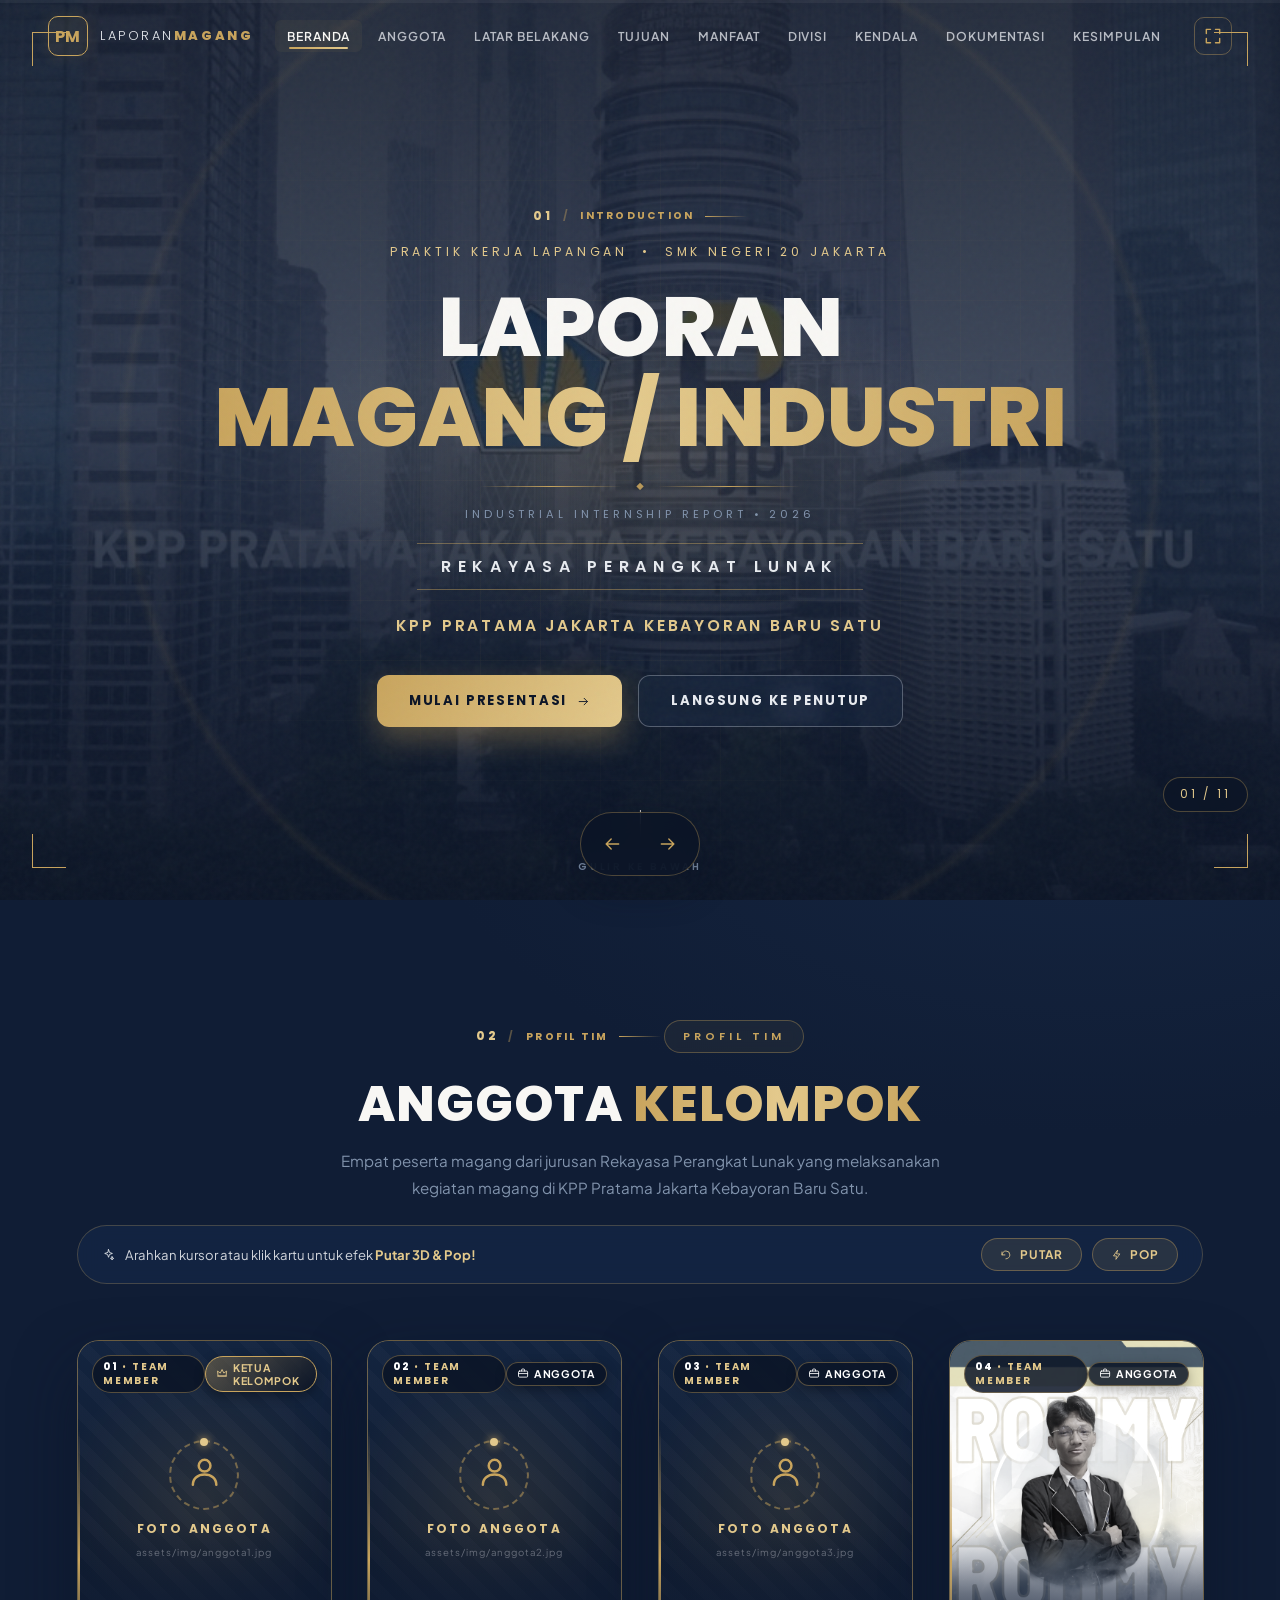
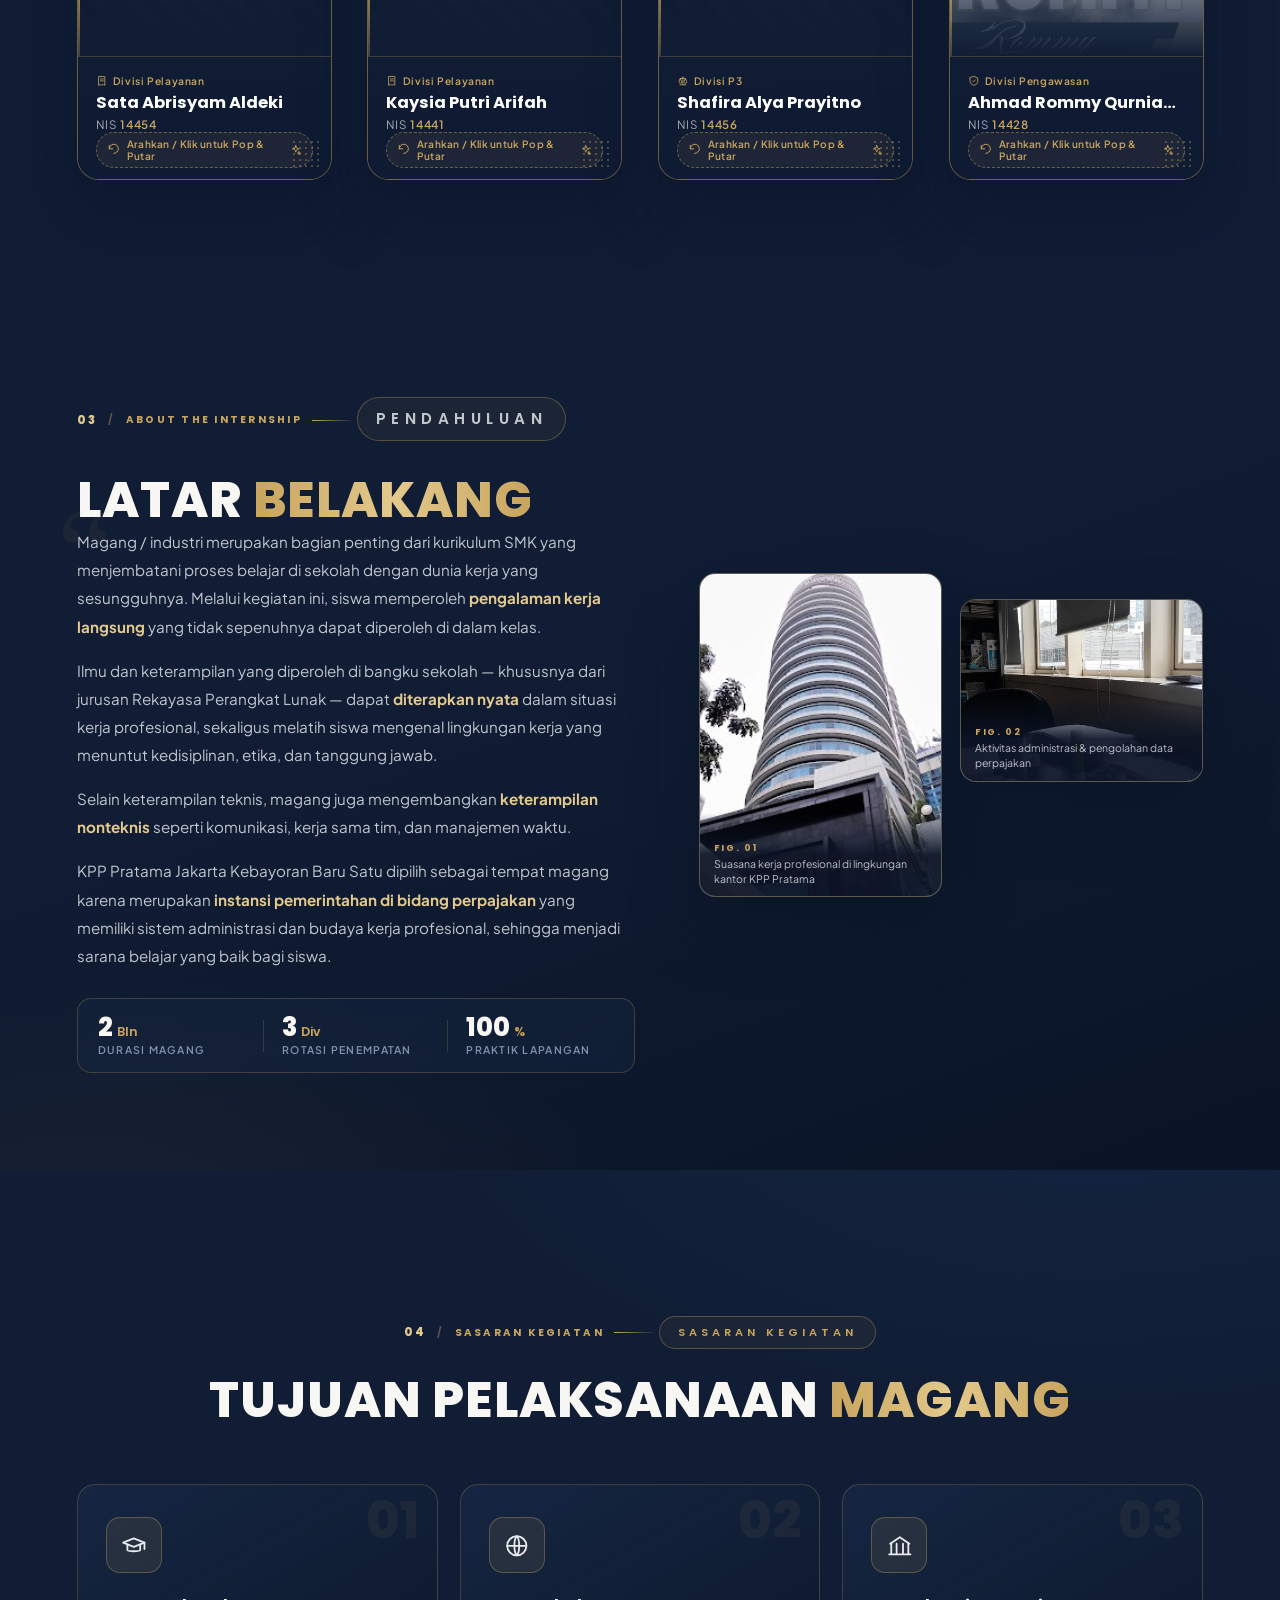
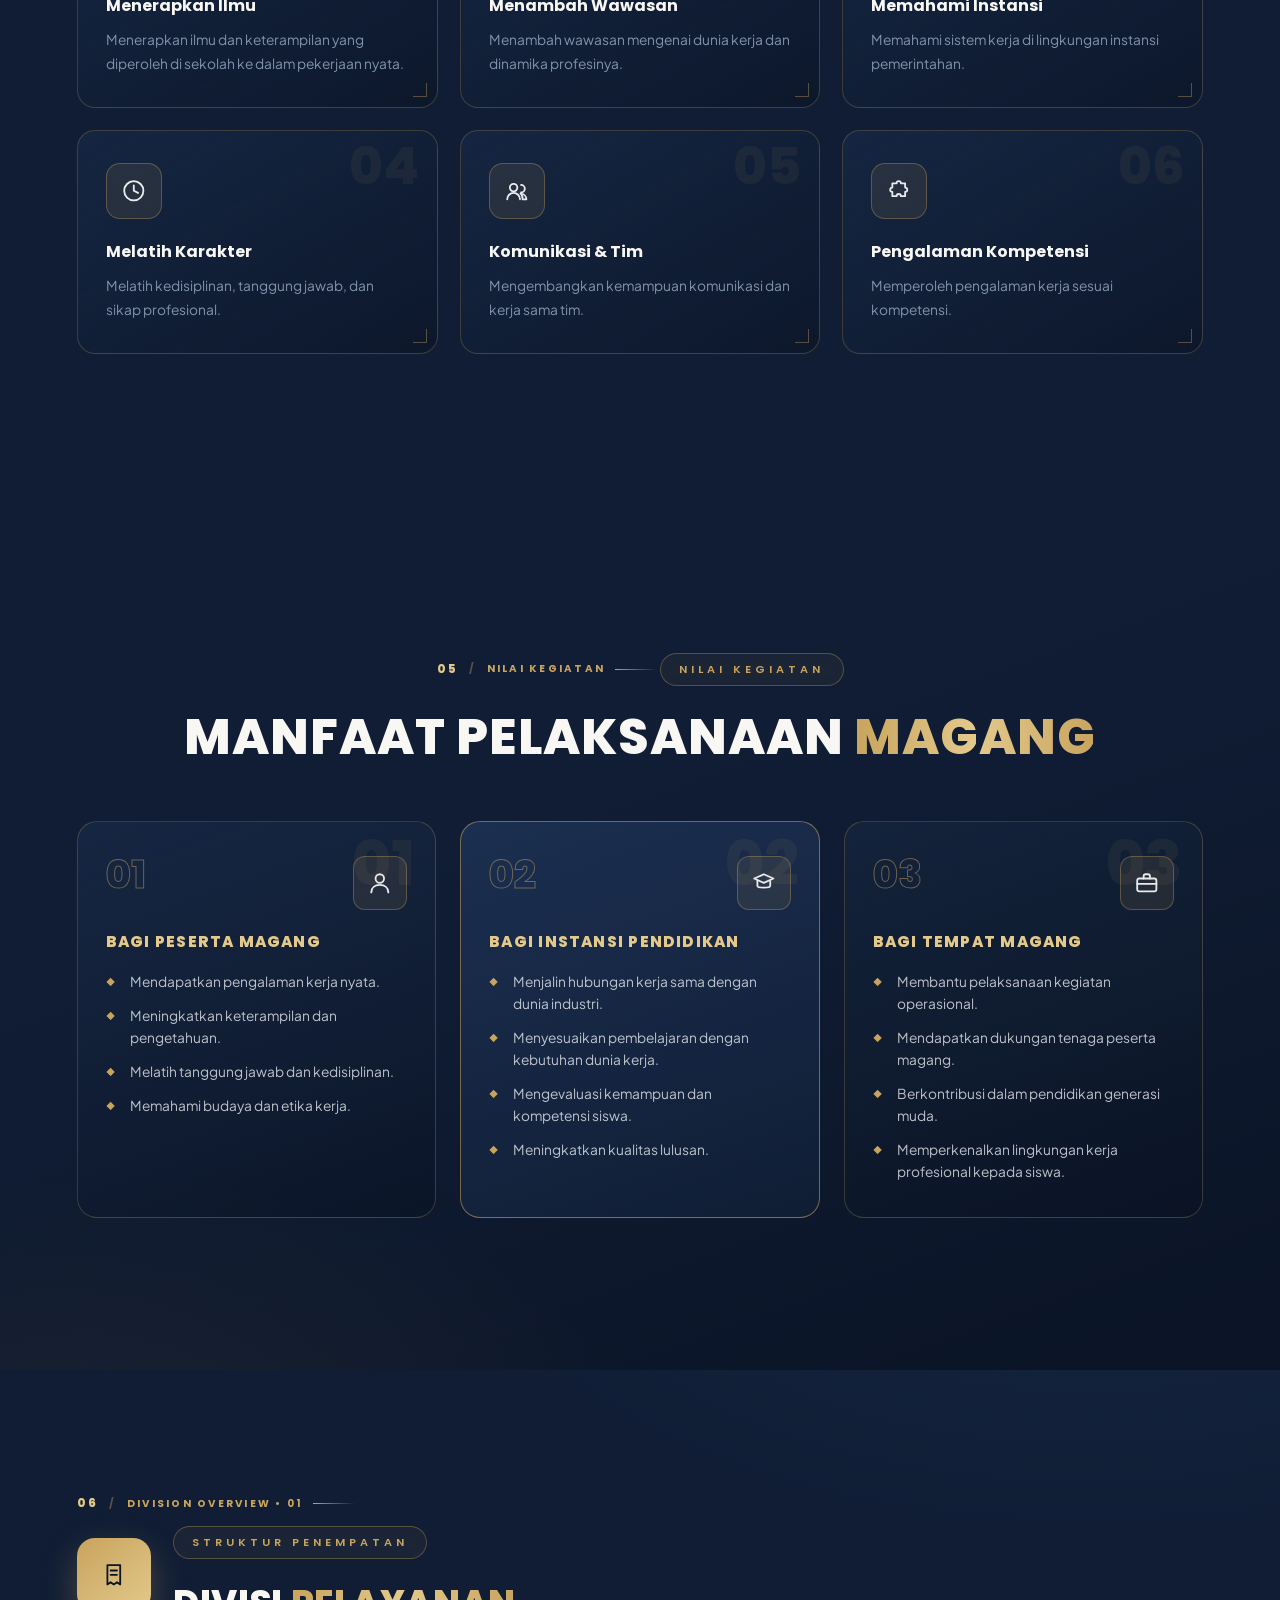
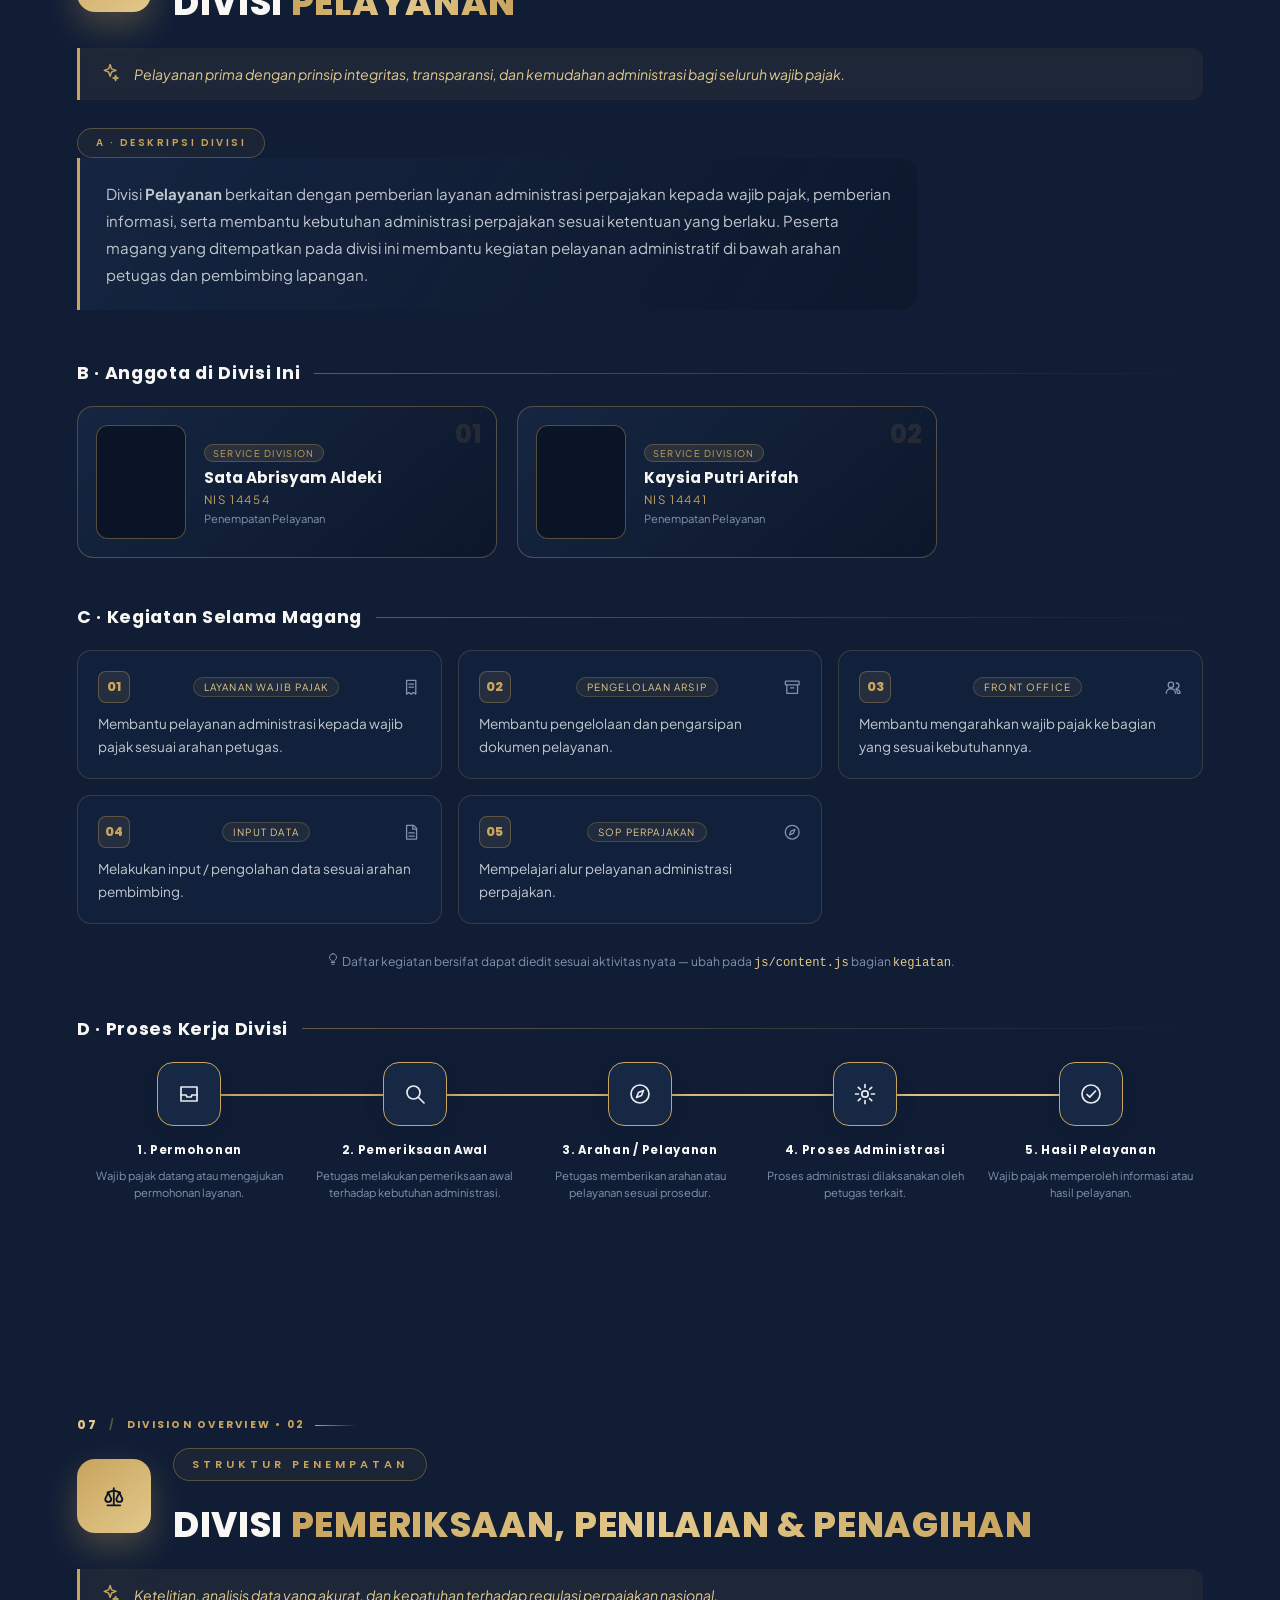
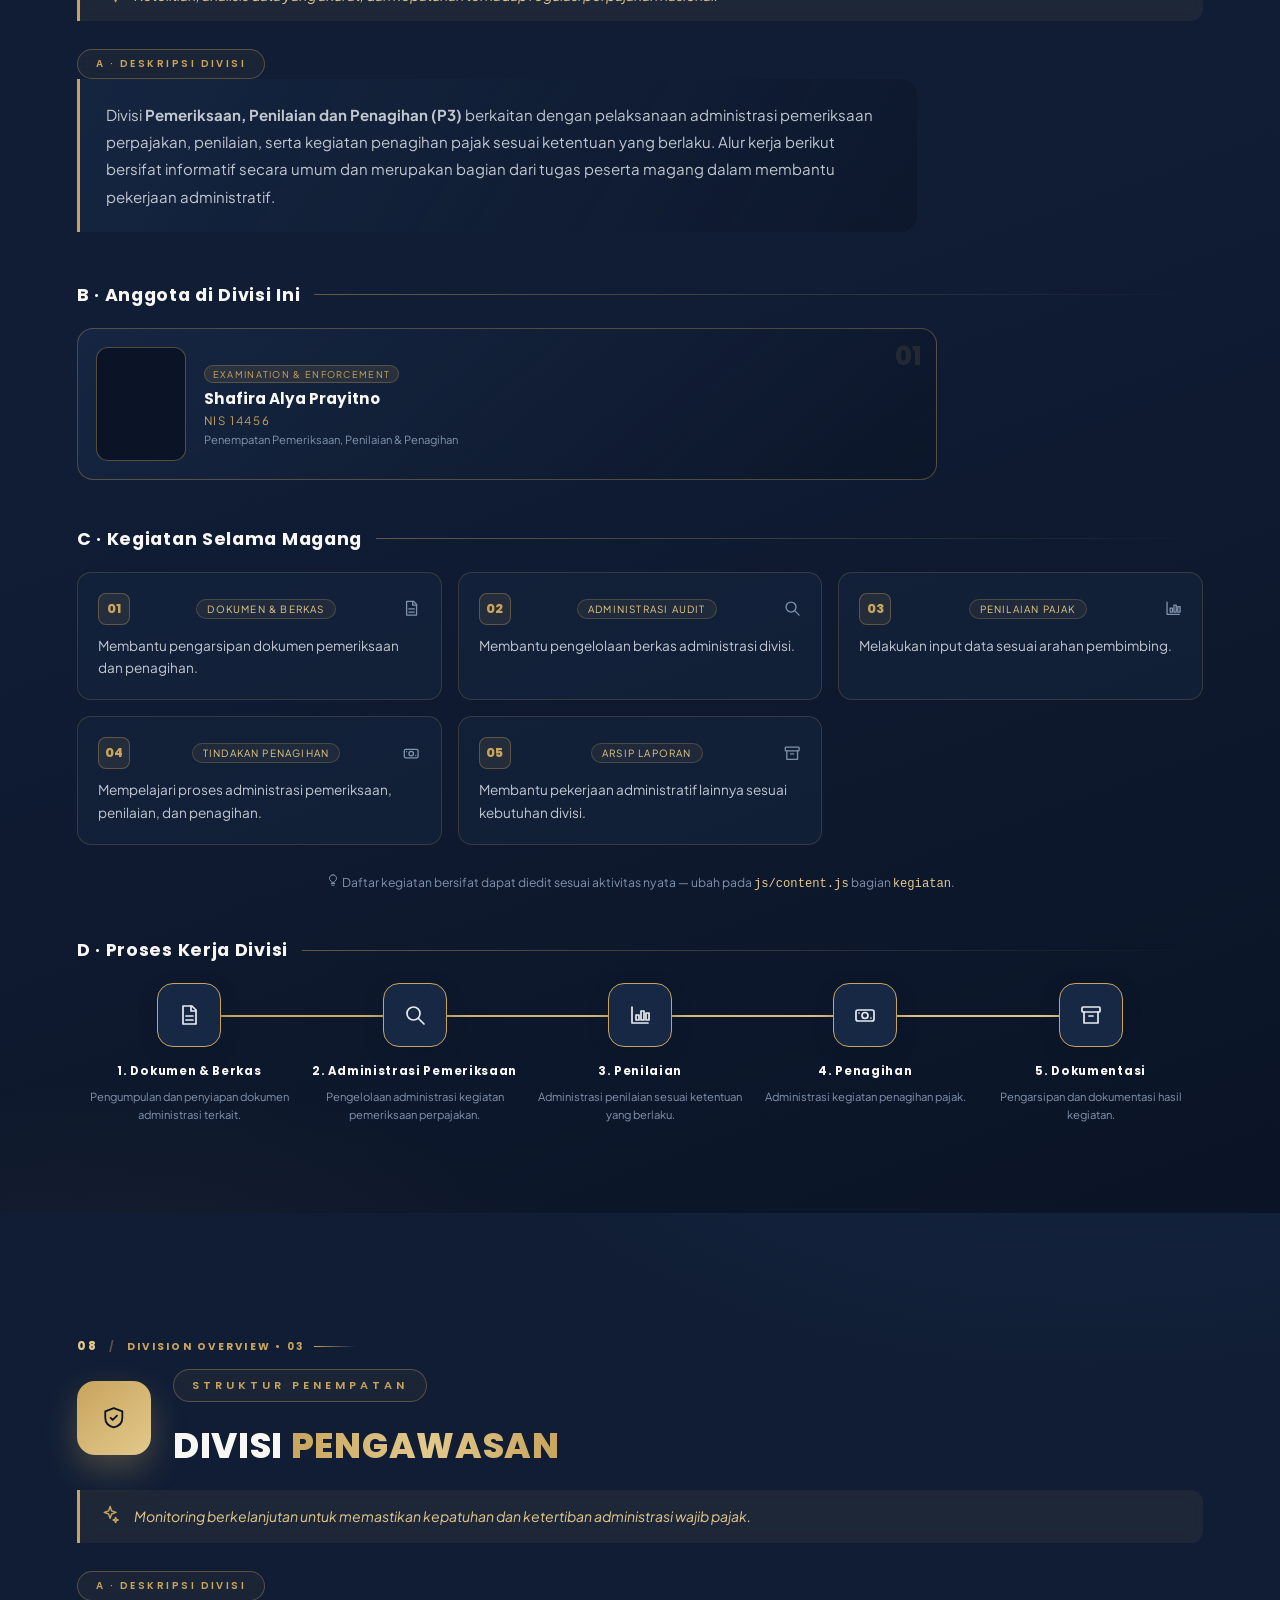
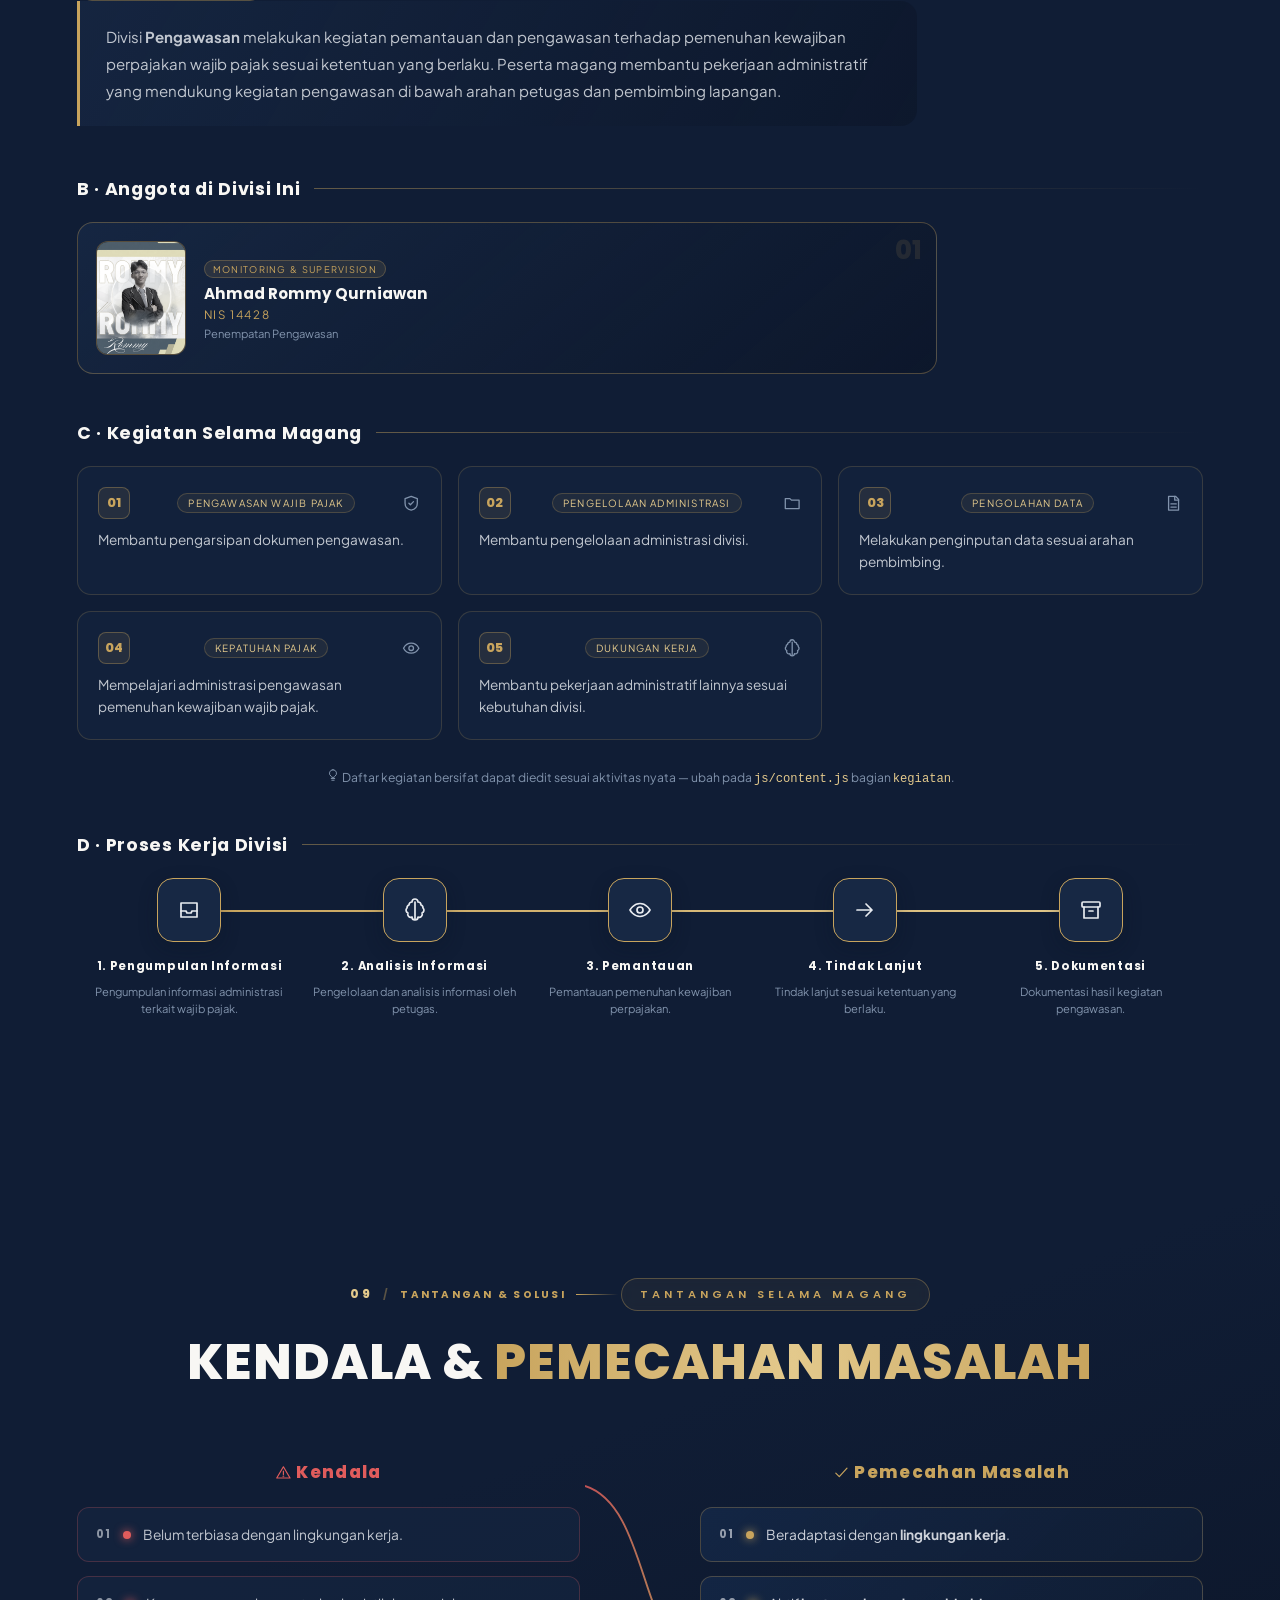
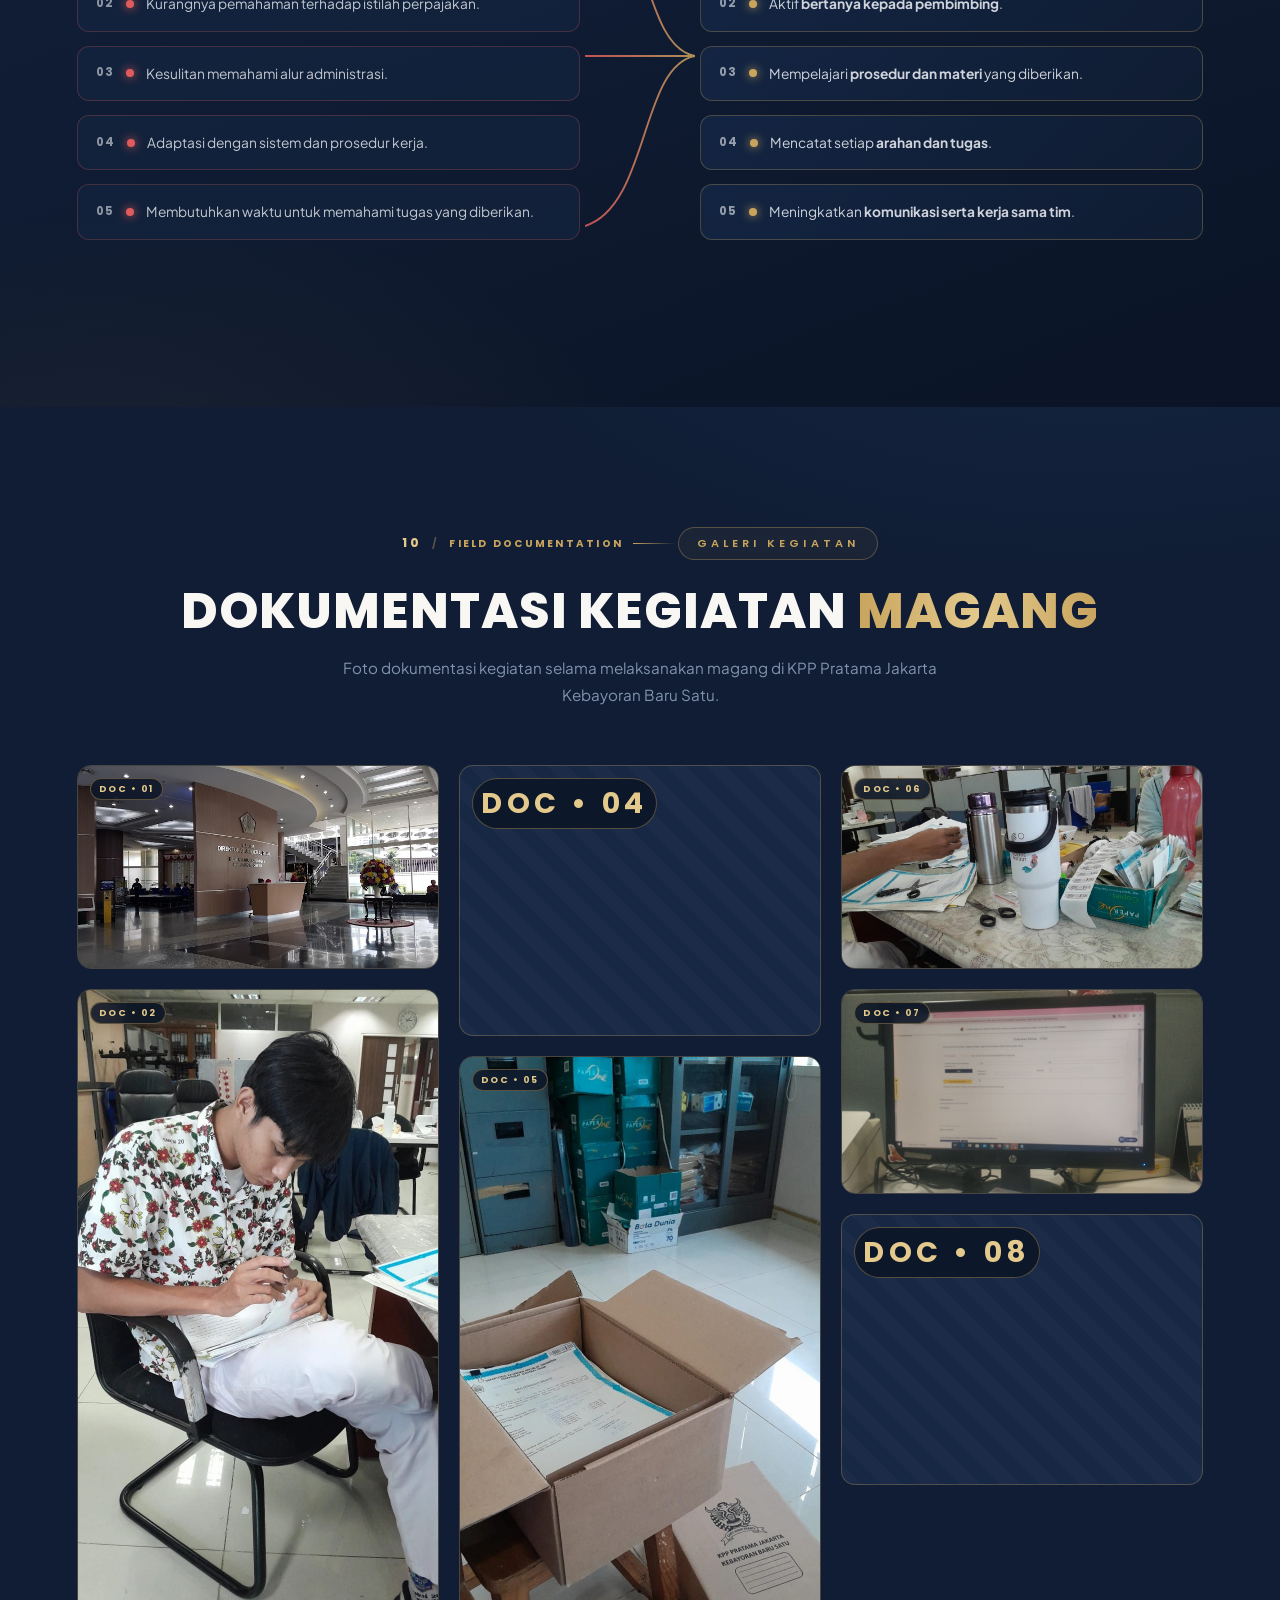
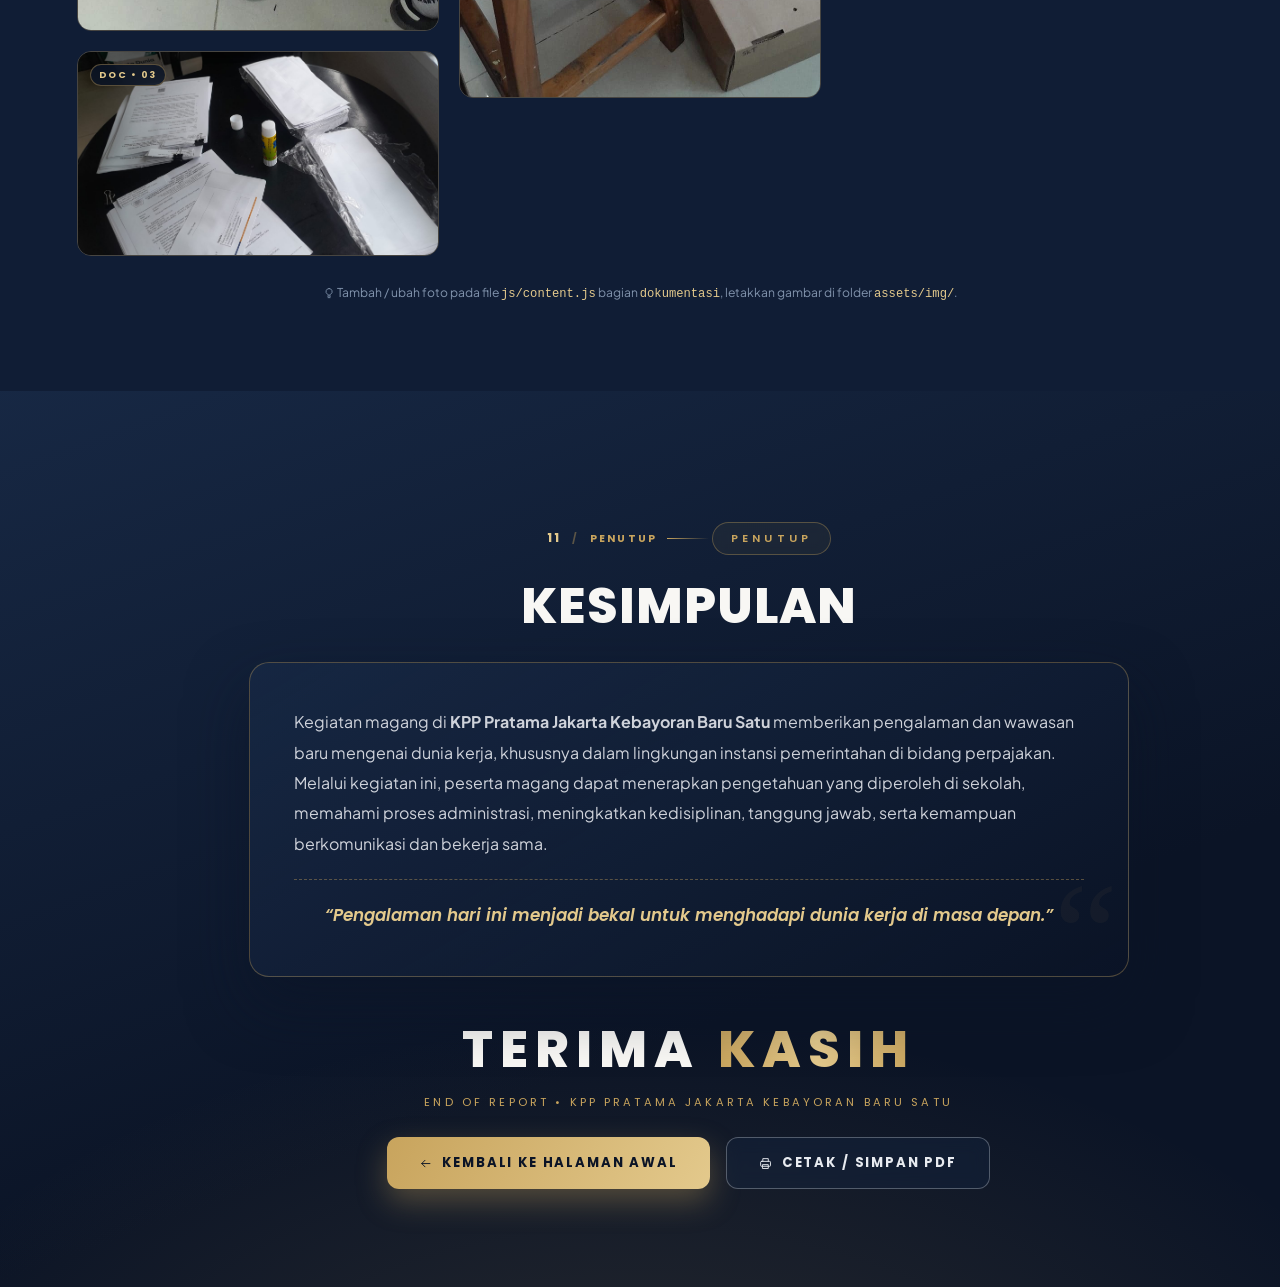
==== index.html @ 52a2cad0 "feat: visual redesign luxury corporate & 3D interactive flip card presentation" ====
<!DOCTYPE html>
<html lang="id">

<head>
  <meta charset="UTF-8">
  <meta name="viewport" content="width=device-width, initial-scale=1.0">
  <title>Laporan Magang/Industri — KPP Pratama Jakarta Kebayoran Baru Satu</title>
  <meta name="description"
    content="Presentasi digital laporan magang/industri siswa SMK RPL di KPP Pratama Jakarta Kebayoran Baru Satu.">
  <link rel="preconnect" href="https://fonts.googleapis.com">
  <link rel="preconnect" href="https://fonts.gstatic.com" crossorigin>
  <link
    href="https://fonts.googleapis.com/css2?family=Plus+Jakarta+Sans:wght@300;400;500;600;700;800&family=Poppins:wght@400;500;600;700;800&display=swap"
    rel="stylesheet">
  <link rel="stylesheet" href="css/style.css">
</head>

<body>

  <!-- ================= LOADING ================= -->
  <div class="loader" id="loader">
    <div class="loader-inner">
      <div class="loader-ring"></div>
      <div class="loader-ring gold"></div>
      <p class="loader-text">MEMUAT PRESENTASI</p>
    </div>
  </div>

  <!-- ================= NAVBAR ================= -->
  <header class="navbar" id="navbar">
    <div class="navbar-brand">
      <span class="brand-mark">PM</span>
      <span class="brand-text">LAPORAN<b>MAGANG</b></span>
    </div>
    <nav class="navbar-links" id="navLinks">
      <a href="#beranda" class="nav-link">Beranda</a>
      <a href="#anggota" class="nav-link">Anggota</a>
      <a href="#latar" class="nav-link">Latar Belakang</a>
      <a href="#tujuan" class="nav-link">Tujuan</a>
      <a href="#manfaat" class="nav-link">Manfaat</a>
      <a href="#divisi-pelayanan" class="nav-link">Divisi</a>
      <a href="#kendala" class="nav-link">Kendala</a>
      <a href="#dokumentasi" class="nav-link">Dokumentasi</a>
      <a href="#kesimpulan" class="nav-link">Kesimpulan</a>
    </nav>
    <div class="navbar-actions">
      <button class="icon-btn" id="btnFullscreen" title="Mode Layar Penuh (F)"><span class="ic"
          data-icon="expand"></span></button>
      <button class="hamburger" id="btnMenu" aria-label="Menu"><span></span><span></span><span></span></button>
    </div>
  </header>
  <div class="mobile-menu" id="mobileMenu"></div>

  <!-- ================= PROGRESS ================= -->
  <div class="progress-wrap">
    <div class="progress-bar" id="progressBar"></div>
  </div>
  <div class="page-indicator" id="pageIndicator">01 / 11</div>

  <!-- ================= SLIDES ================= -->
  <main class="deck" id="deck">

    <!-- ============ SLIDE 1 : HERO ============ -->
    <section class="slide slide-hero" id="beranda" data-title="Beranda">
      <div class="hero-corner hero-corner-tl"></div>
      <div class="hero-corner hero-corner-tr"></div>
      <div class="hero-corner hero-corner-bl"></div>
      <div class="hero-corner hero-corner-br"></div>
      <div class="hero-bg parallax" style="background-image:url('assets/img/gedung.jpg')"></div>
      <div class="hero-overlay"></div>
      <div class="hero-grid"></div>
      <div class="hero-arch-lines"></div>
      <div class="hero-glow"></div>
      <div class="hero-content">
        <div class="sec-label hero-sec-label reveal"><span class="sec-num">01</span><span
            class="sec-slash">/</span><span class="sec-name">INTRODUCTION</span><span class="sec-line"></span></div>
        <p class="hero-kicker reveal">Praktik Kerja Lapangan &nbsp;•&nbsp; SMK Negeri 20 Jakarta</p>
        <h1 class="hero-title">
          <span class="line reveal d1">LAPORAN</span>
          <span class="line reveal d2 gold-grad">MAGANG / INDUSTRI</span>
        </h1>
        <div class="hero-divider reveal d2"><span class="h-line"></span><span class="h-diamond">◆</span><span
            class="h-line"></span></div>
        <p class="hero-edition reveal d3">INDUSTRIAL INTERNSHIP REPORT • 2026</p>
        <div class="hero-sub reveal d3">
          <span class="hero-sub-tag">REKAYASA PERANGKAT LUNAK</span>
        </div>
        <p class="hero-instansi reveal d4">KPP PRATAMA JAKARTA KEBAYORAN BARU SATU</p>
        <div class="hero-cta reveal d5">
          <a href="#anggota" class="btn btn-gold nav-next-btn">MULAI PRESENTASI <span class="arrow ic ic-inline"
              data-icon="arrowRight"></span></a>
          <a href="#kesimpulan" class="btn btn-ghost nav-jump" data-target="kesimpulan">Langsung ke Penutup</a>
        </div>
      </div>
      <div class="scroll-hint">
        <div class="hero-scroll-line">
          <span class="scroll-stem"></span>
          <p>GULIR KE BAWAH</p>
        </div>
      </div>
    </section>

    <!-- ============ SLIDE 2 : ANGGOTA ============ -->
    <section class="slide" id="anggota" data-title="Anggota Kelompok">
      <div class="slide-inner">
        <header class="slide-head">
          <div class="sec-label reveal"><span class="sec-num">02</span><span class="sec-slash">/</span><span
              class="sec-name">PROFIL TIM</span><span class="sec-line"></span></div>
          <p class="kicker reveal">Profil Tim</p>
          <h2 class="slide-title reveal d1">ANGGOTA <span class="gold-grad">KELOMPOK</span></h2>
          <p class="slide-desc reveal d2">Empat peserta magang dari jurusan Rekayasa Perangkat Lunak yang melaksanakan
            kegiatan magang di KPP Pratama Jakarta Kebayoran Baru Satu.</p>
          <div class="member-control-bar reveal d3">
            <div class="member-tip">
              <span class="ic ic-inline" data-icon="sparkle"></span>
              <span>Arahkan kursor atau klik kartu untuk efek <b>Putar 3D &amp; Pop!</b></span>
            </div>
            <div class="member-actions">
              <button class="btn-action-pill" id="btnFlipAll" type="button" title="Putar semua kartu">
                <span class="ic ic-inline" data-icon="rotate"></span> Putar
              </button>
              <button class="btn-action-pill" id="btnSpinAll" type="button" title="Pop 360 derajat semua kartu">
                <span class="ic ic-inline" data-icon="zap"></span> Pop
              </button>
            </div>
          </div>
        </header>
        <div class="member-grid" id="memberGrid"><!-- diisi JS --></div>
      </div>
    </section>

    <!-- ============ SLIDE 3 : LATAR BELAKANG ============ -->
    <section class="slide slide-alt" id="latar" data-title="Latar Belakang">
      <div class="slide-inner two-col">
        <div class="col-text">
          <div class="sec-label reveal"><span class="sec-num">03</span><span class="sec-slash">/</span><span
              class="sec-name">ABOUT THE INTERNSHIP</span><span class="sec-line"></span></div>
          <p class="kicker reveal">Pendahuluan</p>
          <h2 class="slide-title left reveal d1">LATAR <span class="gold-grad">BELAKANG</span></h2>
          <div class="lb-text">
            <div class="quote-watermark" aria-hidden="true">“</div>
            <p class="reveal d2">Magang / industri merupakan bagian penting dari kurikulum SMK yang menjembatani proses
              belajar di sekolah dengan dunia kerja yang sesungguhnya. Melalui kegiatan ini, siswa memperoleh
              <b>pengalaman kerja langsung</b> yang tidak sepenuhnya dapat diperoleh di dalam kelas.
            </p>
            <p class="reveal d3">Ilmu dan keterampilan yang diperoleh di bangku sekolah — khususnya dari jurusan
              Rekayasa Perangkat Lunak — dapat <b>diterapkan nyata</b> dalam situasi kerja profesional, sekaligus
              melatih siswa mengenal lingkungan kerja yang menuntut kedisiplinan, etika, dan tanggung jawab.</p>
            <p class="reveal d4">Selain keterampilan teknis, magang juga mengembangkan <b>keterampilan nonteknis</b>
              seperti komunikasi, kerja sama tim, dan manajemen waktu.</p>
            <p class="reveal d5">KPP Pratama Jakarta Kebayoran Baru Satu dipilih sebagai tempat magang karena merupakan
              <b>instansi pemerintahan di bidang perpajakan</b> yang memiliki sistem administrasi dan budaya kerja
              profesional, sehingga menjadi sarana belajar yang baik bagi siswa.
            </p>
          </div>
          <!-- Statistik dekoratif editorial -->
          <div class="lb-stats reveal d5">
            <div class="stat-card">
              <span class="stat-num">2<small>Bln</small></span>
              <span class="stat-label">Durasi Magang</span>
            </div>
            <div class="stat-divider"></div>
            <div class="stat-card">
              <span class="stat-num">3<small>Div</small></span>
              <span class="stat-label">Rotasi Penempatan</span>
            </div>
            <div class="stat-divider"></div>
            <div class="stat-card">
              <span class="stat-num">100<small>%</small></span>
              <span class="stat-label">Praktik Lapangan</span>
            </div>
          </div>
        </div>
        <div class="col-media">
          <div class="media-frame reveal d2 tilt">
            <div class="frame-decor"></div>
            <img src="assets/img/suasana-kantor.jpg" alt="Suasana kantor" loading="lazy"
              onerror="this.parentNode.classList.add('ph');this.remove()">
            <div class="ph-content"><span class="ic" data-icon="camera"></span>
              <p>Foto suasana kantor<br><small>ganti: assets/img/suasana-kantor.jpg</small></p>
            </div>
            <div class="media-caption">
              <span class="cap-idx">FIG. 01</span>
              <span class="cap-text">Suasana kerja profesional di lingkungan kantor KPP Pratama</span>
            </div>
          </div>
          <div class="media-frame small reveal d3 tilt">
            <div class="frame-decor"></div>
            <img src="assets/img/aktivitas.jpg" alt="Aktivitas kerja" loading="lazy"
              onerror="this.parentNode.classList.add('ph');this.remove()">
            <div class="ph-content"><span class="ic" data-icon="folder"></span>
              <p>Foto aktivitas kerja<br><small>ganti: assets/img/aktivitas.jpg</small></p>
            </div>
            <div class="media-caption">
              <span class="cap-idx">FIG. 02</span>
              <span class="cap-text">Aktivitas administrasi &amp; pengolahan data perpajakan</span>
            </div>
          </div>
        </div>
      </div>
    </section>

    <!-- ============ SLIDE 4 : TUJUAN ============ -->
    <section class="slide" id="tujuan" data-title="Tujuan Magang">
      <div class="slide-inner">
        <header class="slide-head">
          <div class="sec-label reveal"><span class="sec-num">04</span><span class="sec-slash">/</span><span
              class="sec-name">SASARAN KEGIATAN</span><span class="sec-line"></span></div>
          <p class="kicker reveal">Sasaran Kegiatan</p>
          <h2 class="slide-title reveal d1">TUJUAN PELAKSANAAN <span class="gold-grad">MAGANG</span></h2>
        </header>
        <div class="goal-grid">
          <div class="goal-card reveal d1">
            <span class="goal-watermark">01</span>
            <div class="goal-corner"></div>
            <div class="goal-icon"><span class="ic" data-icon="cap"></span></div>
            <h3>Menerapkan Ilmu</h3>
            <p>Menerapkan ilmu dan keterampilan yang diperoleh di sekolah ke dalam pekerjaan nyata.</p>
          </div>
          <div class="goal-card reveal d2">
            <span class="goal-watermark">02</span>
            <div class="goal-corner"></div>
            <div class="goal-icon"><span class="ic" data-icon="globe"></span></div>
            <h3>Menambah Wawasan</h3>
            <p>Menambah wawasan mengenai dunia kerja dan dinamika profesinya.</p>
          </div>
          <div class="goal-card reveal d3">
            <span class="goal-watermark">03</span>
            <div class="goal-corner"></div>
            <div class="goal-icon"><span class="ic" data-icon="bank"></span></div>
            <h3>Memahami Instansi</h3>
            <p>Memahami sistem kerja di lingkungan instansi pemerintahan.</p>
          </div>
          <div class="goal-card reveal d4">
            <span class="goal-watermark">04</span>
            <div class="goal-corner"></div>
            <div class="goal-icon"><span class="ic" data-icon="clock"></span></div>
            <h3>Melatih Karakter</h3>
            <p>Melatih kedisiplinan, tanggung jawab, dan sikap profesional.</p>
          </div>
          <div class="goal-card reveal d5">
            <span class="goal-watermark">05</span>
            <div class="goal-corner"></div>
            <div class="goal-icon"><span class="ic" data-icon="users"></span></div>
            <h3>Komunikasi &amp; Tim</h3>
            <p>Mengembangkan kemampuan komunikasi dan kerja sama tim.</p>
          </div>
          <div class="goal-card reveal d6">
            <span class="goal-watermark">06</span>
            <div class="goal-corner"></div>
            <div class="goal-icon"><span class="ic" data-icon="puzzle"></span></div>
            <h3>Pengalaman Kompetensi</h3>
            <p>Memperoleh pengalaman kerja sesuai kompetensi.</p>
          </div>
        </div>
      </div>
    </section>

    <!-- ============ SLIDE 5 : MANFAAT ============ -->
    <section class="slide slide-alt" id="manfaat" data-title="Manfaat Magang">
      <div class="slide-inner">
        <header class="slide-head">
          <div class="sec-label reveal"><span class="sec-num">05</span><span class="sec-slash">/</span><span
              class="sec-name">NILAI KEGIATAN</span><span class="sec-line"></span></div>
          <p class="kicker reveal">Nilai Kegiatan</p>
          <h2 class="slide-title reveal d1">MANFAAT PELAKSANAAN <span class="gold-grad">MAGANG</span></h2>
        </header>
        <div class="benefit-grid">
          <article class="benefit-card reveal d1">
            <span class="benefit-watermark">01</span>
            <div class="benefit-top"><span class="benefit-num">01</span>
              <div class="benefit-icon"><span class="ic" data-icon="user"></span></div>
            </div>
            <h3>BAGI PESERTA MAGANG</h3>
            <ul>
              <li>Mendapatkan pengalaman kerja nyata.</li>
              <li>Meningkatkan keterampilan dan pengetahuan.</li>
              <li>Melatih tanggung jawab dan kedisiplinan.</li>
              <li>Memahami budaya dan etika kerja.</li>
            </ul>
          </article>
          <article class="benefit-card reveal d2 accent">
            <span class="benefit-watermark">02</span>
            <div class="benefit-top"><span class="benefit-num">02</span>
              <div class="benefit-icon"><span class="ic" data-icon="school"></span></div>
            </div>
            <h3>BAGI INSTANSI PENDIDIKAN</h3>
            <ul>
              <li>Menjalin hubungan kerja sama dengan dunia industri.</li>
              <li>Menyesuaikan pembelajaran dengan kebutuhan dunia kerja.</li>
              <li>Mengevaluasi kemampuan dan kompetensi siswa.</li>
              <li>Meningkatkan kualitas lulusan.</li>
            </ul>
          </article>
          <article class="benefit-card reveal d3">
            <span class="benefit-watermark">03</span>
            <div class="benefit-top"><span class="benefit-num">03</span>
              <div class="benefit-icon"><span class="ic" data-icon="briefcase"></span></div>
            </div>
            <h3>BAGI TEMPAT MAGANG</h3>
            <ul>
              <li>Membantu pelaksanaan kegiatan operasional.</li>
              <li>Mendapatkan dukungan tenaga peserta magang.</li>
              <li>Berkontribusi dalam pendidikan generasi muda.</li>
              <li>Memperkenalkan lingkungan kerja profesional kepada siswa.</li>
            </ul>
          </article>
        </div>
      </div>
    </section>

    <!-- ============ SLIDE 6,7,8 : DIVISI (template JS) ============ -->
    <section class="slide" id="divisi-pelayanan" data-title="Divisi Pelayanan" data-divisi="Pelayanan">
      <div class="slide-inner" data-division-slot></div>
    </section>

    <section class="slide slide-alt" id="divisi-p3" data-title="Divisi P3" data-divisi="P3">
      <div class="slide-inner" data-division-slot></div>
    </section>

    <section class="slide" id="divisi-pengawasan" data-title="Divisi Pengawasan" data-divisi="Pengawasan">
      <div class="slide-inner" data-division-slot></div>
    </section>

    <!-- ============ SLIDE 9 : KENDALA ============ -->
    <section class="slide slide-alt" id="kendala" data-title="Kendala & Pemecahan">
      <div class="slide-inner">
        <header class="slide-head">
          <div class="sec-label reveal"><span class="sec-num">09</span><span class="sec-slash">/</span><span
              class="sec-name">TANTANGAN &amp; SOLUSI</span><span class="sec-line"></span></div>
          <p class="kicker reveal">Tantangan Selama Magang</p>
          <h2 class="slide-title reveal d1">KENDALA &amp; <span class="gold-grad">PEMECAHAN MASALAH</span></h2>
        </header>
        <div class="problem-wrap">
          <div class="problem-col">
            <h3 class="col-title kendala reveal d1"><span class="ic ic-inline" data-icon="warn"></span> Kendala</h3>
            <div class="prob-item reveal d1"><span class="prob-num">01</span><span
                class="prob-dot red"></span><span>Belum terbiasa dengan lingkungan kerja.</span></div>
            <div class="prob-item reveal d2"><span class="prob-num">02</span><span
                class="prob-dot red"></span><span>Kurangnya pemahaman terhadap istilah perpajakan.</span></div>
            <div class="prob-item reveal d3"><span class="prob-num">03</span><span
                class="prob-dot red"></span><span>Kesulitan memahami alur administrasi.</span></div>
            <div class="prob-item reveal d4"><span class="prob-num">04</span><span
                class="prob-dot red"></span><span>Adaptasi dengan sistem dan prosedur kerja.</span></div>
            <div class="prob-item reveal d5"><span class="prob-num">05</span><span
                class="prob-dot red"></span><span>Membutuhkan waktu untuk memahami tugas yang diberikan.</span></div>
          </div>
          <div class="problem-link">
            <svg class="link-svg" viewBox="0 0 120 420" preserveAspectRatio="none" aria-hidden="true">
              <path class="link-path" d="M0,40 C70,60 60,200 120,210 M0,210 H120 M0,380 C70,360 60,220 120,210"
                fill="none" stroke="url(#lg)" stroke-width="2" />
              <defs>
                <linearGradient id="lg" x1="0" x2="1">
                  <stop offset="0" stop-color="#e05c5c" />
                  <stop offset="1" stop-color="#C8A45D" />
                </linearGradient>
              </defs>
            </svg>
          </div>
          <div class="problem-col">
            <h3 class="col-title solusi reveal d1"><span class="ic ic-inline" data-icon="check"></span> Pemecahan
              Masalah</h3>
            <div class="prob-item gold-item reveal d1"><span class="prob-num">01</span><span
                class="prob-dot gold"></span><span>Beradaptasi dengan <b>lingkungan kerja</b>.</span></div>
            <div class="prob-item gold-item reveal d2"><span class="prob-num">02</span><span
                class="prob-dot gold"></span><span>Aktif <b>bertanya kepada pembimbing</b>.</span></div>
            <div class="prob-item gold-item reveal d3"><span class="prob-num">03</span><span
                class="prob-dot gold"></span><span>Mempelajari <b>prosedur dan materi</b> yang diberikan.</span></div>
            <div class="prob-item gold-item reveal d4"><span class="prob-num">04</span><span
                class="prob-dot gold"></span><span>Mencatat setiap <b>arahan dan tugas</b>.</span></div>
            <div class="prob-item gold-item reveal d5"><span class="prob-num">05</span><span
                class="prob-dot gold"></span><span>Meningkatkan <b>komunikasi serta kerja sama tim</b>.</span></div>
          </div>
        </div>
      </div>
    </section>

    <!-- ============ SLIDE 10 : DOKUMENTASI ============ -->
    <section class="slide" id="dokumentasi" data-title="Dokumentasi">
      <div class="slide-inner">
        <header class="slide-head">
          <div class="sec-label reveal"><span class="sec-num">10</span><span class="sec-slash">/</span><span
              class="sec-name">FIELD DOCUMENTATION</span><span class="sec-line"></span></div>
          <p class="kicker reveal">Galeri Kegiatan</p>
          <h2 class="slide-title reveal d1">DOKUMENTASI KEGIATAN <span class="gold-grad">MAGANG</span></h2>
          <p class="slide-desc reveal d2">Foto dokumentasi kegiatan selama melaksanakan magang di KPP Pratama Jakarta
            Kebayoran Baru Satu.</p>
        </header>
        <div class="gallery" id="gallery"><!-- diisi JS --></div>
        <p class="gallery-hint reveal"><span class="ic ic-inline" data-icon="bulb"></span> Tambah / ubah foto pada file
          <code>js/content.js</code> bagian <code>dokumentasi</code>, letakkan gambar di folder
          <code>assets/img/</code>.
        </p>
      </div>
    </section>

    <!-- ============ SLIDE 11 : KESIMPULAN ============ -->
    <section class="slide slide-closing" id="kesimpulan" data-title="Kesimpulan">
      <div class="closing-bg parallax"></div>
      <div class="closing-overlay"></div>
      <div class="closing-stars reveal" aria-hidden="true"><span>✦</span><span>✦</span><span>✦</span></div>
      <div class="slide-inner closing-inner">
        <div class="sec-label reveal"><span class="sec-num">11</span><span class="sec-slash">/</span><span
            class="sec-name">PENUTUP</span><span class="sec-line"></span></div>
        <p class="kicker gold reveal">Penutup</p>
        <h2 class="slide-title reveal d1">KESIMPULAN</h2>
        <div class="closing-card reveal d2">
          <div class="closing-quote-mark" aria-hidden="true">“</div>
          <p>Kegiatan magang di <b>KPP Pratama Jakarta Kebayoran Baru Satu</b> memberikan pengalaman dan wawasan baru
            mengenai dunia kerja, khususnya dalam lingkungan instansi pemerintahan di bidang perpajakan. Melalui
            kegiatan ini, peserta magang dapat menerapkan pengetahuan yang diperoleh di sekolah, memahami proses
            administrasi, meningkatkan kedisiplinan, tanggung jawab, serta kemampuan berkomunikasi dan bekerja sama.</p>
          <p class="closing-quote">“Pengalaman hari ini menjadi bekal untuk menghadapi dunia kerja di masa depan.”</p>
        </div>
        <h3 class="thanks reveal d3">TERIMA <span class="gold-grad">KASIH</span></h3>
        <p class="closing-end-tag reveal d4">END OF REPORT • KPP PRATAMA JAKARTA KEBAYORAN BARU SATU</p>
        <div class="hero-cta reveal d5">
          <button class="btn btn-gold nav-jump" data-target="beranda"><span class="ic ic-inline"
              data-icon="arrowLeft"></span> Kembali ke Halaman Awal</button>
          <button class="btn btn-ghost" id="btnPrint"><span class="ic ic-inline" data-icon="print"></span> Cetak /
            Simpan PDF</button>
        </div>
      </div>
    </section>

  </main>

  <!-- ================= PRESENTASI NAV ================= -->
  <div class="pres-nav">
    <button class="pres-btn" id="btnPrev" title="Sebelumnya (←)"><span class="ic" data-icon="arrowLeft"></span></button>
    <button class="pres-btn" id="btnNext" title="Berikutnya (→)"><span class="ic"
        data-icon="arrowRight"></span></button>
  </div>

  <!-- ================= LIGHTBOX ================= -->
  <div class="lightbox" id="lightbox">
    <button class="lb-close" id="lbClose">×</button>
    <button class="lb-arrow lb-prev" id="lbPrev">‹</button>
    <figure class="lb-figure">
      <img id="lbImg" src="" alt="">
      <figcaption id="lbCap"></figcaption>
    </figure>
    <button class="lb-arrow lb-next" id="lbNext">›</button>
  </div>

  <script src="js/content.js"></script>
  <script src="js/icons.js"></script>
  <script src="js/main.js"></script>
</body>

</html>
---- css/style.css ----
/* ============================================================
   LAPORAN MAGANG — KPP PRATAMA JAKARTA KEBAYORAN BARU SATU
   Tema: Modern Corporate Luxury Editorial
   ============================================================ */
:root{
  --navy:#101D35;
  --navy-deep:#0B1426;
  --midnight:#172844;
  --blue:#172D50;
  --blue-soft:#1E3864;
  --gold:#C8A45D;
  --gold-light:#E3C98C;
  --gold-dark:#9A7B3F;
  --white:#FFFFFF;
  --ivory:#F8F7F4;
  --gray:#E8EBF0;
  --muted-blue:#8193AC;
  --red:#E05C5C;
  --font-head:'Poppins',sans-serif;
  --font-body:'Plus Jakarta Sans',sans-serif;
  --nav-h:72px;
  --shadow-sm:0 6px 18px rgba(11,20,38,.3);
  --shadow-md:0 14px 34px rgba(11,20,38,.45);
  --shadow-lg:0 28px 60px rgba(11,20,38,.55);
  --shadow-gold:0 12px 32px rgba(200,164,93,.25);
}

*{margin:0;padding:0;box-sizing:border-box}
html{scroll-behavior:smooth}
body{font-family:var(--font-body);background:var(--navy-deep);color:var(--gray);overflow-x:hidden;-webkit-font-smoothing:antialiased}
img{max-width:100%;display:block}
a{text-decoration:none;color:inherit}
button{font-family:inherit;cursor:pointer;border:none;background:none;color:inherit}
::selection{background:var(--gold);color:var(--navy-deep)}
::-webkit-scrollbar{width:8px}
::-webkit-scrollbar-track{background:var(--navy-deep)}
::-webkit-scrollbar-thumb{background:linear-gradient(180deg,var(--gold),var(--midnight));border-radius:6px}

/* ---------------- GRAIN OVERLAY ---------------- */
.deck::before{
  content:"";
  position:fixed;
  inset:0;
  pointer-events:none;
  opacity:.032;
  background-image:url("data:image/svg+xml,%3Csvg viewBox='0 0 200 200' xmlns='http://www.w3.org/2000/svg'%3E%3Cfilter id='n'%3E%3CfeTurbulence type='fractalNoise' baseFrequency='0.85' numOctaves='3' stitchTiles='stitch'/%3E%3C/filter%3E%3Crect width='100%25' height='100%25' filter='url(%23n)'/%3E%3C/svg%3E");
  z-index:99;
}

/* ---------------- SECTION LABEL (EDITORIAL) ---------------- */
.sec-label{
  display:inline-flex;
  align-items:center;
  gap:10px;
  font-family:var(--font-head);
  font-size:.64rem;
  font-weight:700;
  letter-spacing:.26em;
  text-transform:uppercase;
  color:var(--gold);
  margin-bottom:14px;
}
.sec-label .sec-num{
  color:var(--gold-light);
  font-weight:800;
  font-size:.72rem;
}
.sec-label .sec-slash{
  opacity:.4;
}
.sec-label .sec-name{
  letter-spacing:.22em;
}
.sec-label .sec-line{
  display:inline-block;
  width:42px;
  height:1px;
  background:linear-gradient(90deg,var(--gold),transparent);
}

/* ---------------- LOADER ---------------- */
.loader{position:fixed;inset:0;background:var(--navy-deep);z-index:1000;display:flex;align-items:center;justify-content:center;transition:opacity .7s ease,visibility .7s}
.loader.done{opacity:0;visibility:hidden}
.loader-inner{position:relative;width:120px;height:120px;display:flex;align-items:center;justify-content:center}
.loader-ring{position:absolute;inset:0;border-radius:50%;border:2px solid transparent;border-top-color:var(--gold);animation:spin 1.2s linear infinite}
.loader-ring.gold{inset:16px;border-top-color:var(--midnight);animation:spin 1.8s linear infinite reverse}
@keyframes spin{to{transform:rotate(360deg)}}
.loader-text{font-family:var(--font-head);font-size:.7rem;letter-spacing:.35em;color:var(--gold);animation:pulse 1.6s ease-in-out infinite}
@keyframes pulse{50%{opacity:.4}}

/* ---------------- NAVBAR ---------------- */
.navbar{position:fixed;top:0;left:0;right:0;height:var(--nav-h);z-index:200;display:flex;align-items:center;justify-content:space-between;padding:0 clamp(16px,4vw,48px);transition:background .4s,box-shadow .4s,backdrop-filter .4s;background:transparent}
.navbar.scrolled{background:rgba(11,20,38,.85);backdrop-filter:blur(16px);border-bottom:1px solid rgba(200,164,93,.2);box-shadow:0 8px 32px rgba(0,0,0,.4)}
.navbar-brand{display:flex;align-items:center;gap:12px}
.brand-mark{width:40px;height:40px;border:1.5px solid var(--gold);border-radius:10px;display:grid;place-items:center;font-family:var(--font-head);font-weight:700;color:var(--gold);letter-spacing:.05em;background:rgba(200,164,93,.08);box-shadow:0 0 15px rgba(200,164,93,.15)}
.brand-text{font-family:var(--font-head);font-weight:300;letter-spacing:.2em;font-size:.8rem;color:var(--gray)}
.brand-text b{color:var(--gold);font-weight:800}
.navbar-links{display:flex;gap:4px}
.nav-link{position:relative;padding:8px 12px;font-size:.76rem;font-weight:600;letter-spacing:.08em;text-transform:uppercase;color:rgba(232,235,240,.75);border-radius:6px;transition:color .3s,background .3s}
.nav-link::after{content:"";position:absolute;left:14px;right:14px;bottom:3px;height:2px;background:linear-gradient(90deg,var(--gold),var(--gold-light));transform:scaleX(0);transform-origin:left;transition:transform .35s ease;border-radius:2px}
.nav-link:hover,.nav-link.active{color:var(--ivory);background:rgba(200,164,93,.06)}
.nav-link:hover::after,.nav-link.active::after{transform:scaleX(1)}
.navbar-actions{display:flex;gap:8px;align-items:center}
.icon-btn{width:38px;height:38px;border:1px solid rgba(200,164,93,.4);border-radius:10px;color:var(--gold);font-size:1rem;display:grid;place-items:center;transition:.3s}
.icon-btn:hover{background:var(--gold);color:var(--navy-deep);box-shadow:0 4px 14px rgba(200,164,93,.35)}
.hamburger{display:none;flex-direction:column;gap:5px;width:38px;height:38px;justify-content:center;align-items:center;border:1px solid rgba(200,164,93,.4);border-radius:10px}
.hamburger span{width:18px;height:2px;background:var(--gold);transition:.3s}
.mobile-menu{position:fixed;top:var(--nav-h);left:0;right:0;background:rgba(11,20,38,.97);backdrop-filter:blur(18px);z-index:199;padding:18px clamp(16px,4vw,48px) 28px;display:none;flex-direction:column;gap:6px;border-bottom:1px solid rgba(200,164,93,.25)}
.mobile-menu.open{display:flex;animation:slideDown .35s ease}
.mobile-menu a{padding:12px 0;font-family:var(--font-head);font-weight:600;letter-spacing:.08em;text-transform:uppercase;font-size:.85rem;border-bottom:1px solid rgba(255,255,255,.06)}
@keyframes slideDown{from{opacity:0;transform:translateY(-14px)}to{opacity:1;transform:none}}

/* ---------------- PROGRESS ---------------- */
.progress-wrap{position:fixed;top:0;left:0;right:0;height:3px;background:rgba(255,255,255,.05);z-index:210}
.progress-bar{height:100%;width:0;background:linear-gradient(90deg,var(--navy),var(--gold),var(--gold-light));transition:width .25s ease;box-shadow:0 0 14px rgba(200,164,93,.7)}
.page-indicator{position:fixed;right:clamp(12px,3vw,32px);bottom:88px;z-index:190;font-family:var(--font-head);font-size:.72rem;letter-spacing:.25em;color:var(--gold-light);background:rgba(11,20,38,.75);backdrop-filter:blur(12px);border:1px solid rgba(200,164,93,.35);padding:8px 16px;border-radius:99px;box-shadow:var(--shadow-sm)}

/* ---------------- DECK & SLIDES ---------------- */
.deck{position:relative}
.slide{position:relative;min-height:100vh;padding:calc(var(--nav-h) + 48px) clamp(20px,6vw,90px) 90px;display:flex;align-items:center;overflow:hidden;background:var(--navy)}
.slide::before{content:"";position:absolute;inset:0;background:radial-gradient(1100px 550px at 85% -10%,rgba(23,40,68,.7),transparent 60%);pointer-events:none}
.slide-alt{background:linear-gradient(160deg,var(--navy) 40%,var(--navy-deep) 100%)}
.slide-alt::before{background:radial-gradient(950px 520px at 10% 110%,rgba(200,164,93,.07),transparent 55%)}
.slide-inner{position:relative;z-index:2;width:100%;max-width:1280px;margin:0 auto}

.slide-head{text-align:center;margin-bottom:clamp(32px,5vw,56px);position:relative}
.kicker{display:inline-block;font-family:var(--font-head);font-size:.7rem;font-weight:600;letter-spacing:.36em;text-transform:uppercase;color:var(--gold);border:1px solid rgba(200,164,93,.35);padding:7px 18px;border-radius:99px;background:rgba(200,164,93,.06);backdrop-filter:blur(6px)}
.slide-title{font-family:var(--font-head);font-weight:800;font-size:clamp(1.75rem,4.2vw,3.1rem);letter-spacing:.02em;margin-top:16px;line-height:1.15;color:var(--ivory)}
.slide-title.left{text-align:left;margin-top:14px}
.slide-desc{max-width:660px;margin:16px auto 0;color:var(--muted-blue);font-size:.95rem;line-height:1.75}
.gold-grad{background:linear-gradient(90deg,var(--gold),var(--gold-light),var(--gold));-webkit-background-clip:text;background-clip:text;color:transparent;display:inline}

/* ---------------- BUTTONS ---------------- */
.btn{display:inline-flex;align-items:center;gap:10px;font-family:var(--font-head);font-weight:700;font-size:.82rem;letter-spacing:.14em;text-transform:uppercase;padding:15px 32px;border-radius:12px;transition:.35s cubic-bezier(.2,.8,.2,1);position:relative;overflow:hidden}
.btn-gold{background:linear-gradient(120deg,var(--gold),var(--gold-light));color:var(--navy-deep);box-shadow:0 12px 30px rgba(200,164,93,.35)}
.btn-gold:hover{transform:translateY(-4px);box-shadow:0 20px 42px rgba(200,164,93,.5)}
.btn-gold .arrow{transition:transform .35s}
.btn-gold:hover .arrow{transform:translateX(6px)}
.btn-ghost{border:1.5px solid rgba(232,235,240,.3);color:var(--gray);background:rgba(23,45,80,.25);backdrop-filter:blur(8px)}
.btn-ghost:hover{border-color:var(--gold);color:var(--gold-light);background:rgba(200,164,93,.08);transform:translateY(-4px);box-shadow:var(--shadow-sm)}

/* ---------------- HERO (HALAMAN PEMBUKA) ---------------- */
.slide-hero{justify-content:center;text-align:center;position:relative;background:var(--navy-deep)}

/* Thin decorative gold lines in 4 corners */
.hero-corner{position:absolute;width:34px;height:34px;pointer-events:none;z-index:5}
.hero-corner-tl{top:32px;left:32px;border-top:1.5px solid var(--gold);border-left:1.5px solid var(--gold)}
.hero-corner-tr{top:32px;right:32px;border-top:1.5px solid var(--gold);border-right:1.5px solid var(--gold)}
.hero-corner-bl{bottom:32px;left:32px;border-bottom:1.5px solid var(--gold);border-left:1.5px solid var(--gold)}
.hero-corner-br{bottom:32px;right:32px;border-bottom:1.5px solid var(--gold);border-right:1.5px solid var(--gold)}

.hero-bg{position:absolute;inset:-8%;background-size:cover;background-position:center;filter:saturate(.85) brightness(.9);animation:heroSlowZoom 25s ease-in-out infinite alternate}
@keyframes heroSlowZoom{0%{transform:scale(1)}100%{transform:scale(1.08)}}
.hero-overlay{position:absolute;inset:0;background:linear-gradient(180deg,rgba(11,20,38,.88) 0%,rgba(16,29,53,.78) 45%,rgba(11,20,38,.96) 100%)}
.hero-grid{position:absolute;inset:0;background-image:linear-gradient(rgba(200,164,93,.04) 1px,transparent 1px),linear-gradient(90deg,rgba(200,164,93,.04) 1px,transparent 1px);background-size:60px 60px;mask-image:radial-gradient(ellipse at center,#000 35%,transparent 75%)}
.hero-arch-lines{position:absolute;inset:0;background-image:radial-gradient(circle at 50% 50%,transparent 65%,rgba(200,164,93,.06) 66%,transparent 67%);pointer-events:none}

.hero-glow{position:absolute;top:50%;left:50%;transform:translate(-50%,-50%);width:680px;height:360px;background:radial-gradient(ellipse at center,rgba(200,164,93,.15) 0%,transparent 70%);pointer-events:none;z-index:2}

.hero-content{position:relative;z-index:4;max-width:1040px;margin:0 auto}
.hero-sec-label{margin-bottom:18px}
.hero-kicker{font-family:var(--font-head);letter-spacing:.32em;font-size:.76rem;color:var(--gold-light);text-transform:uppercase}
.hero-title{font-family:var(--font-head);font-weight:800;font-size:clamp(2.4rem,7vw,5.2rem);line-height:1.08;margin:22px 0 14px;color:var(--ivory)}
.hero-title .line{display:block}

/* Horizontal decorative gold divider with diamond */
.hero-divider{display:flex;align-items:center;justify-content:center;gap:14px;margin:18px auto 14px;max-width:320px}
.hero-divider .h-line{flex:1;height:1px;background:linear-gradient(90deg,transparent,var(--gold),transparent)}
.hero-divider .h-diamond{color:var(--gold);font-size:.6rem;opacity:.9}

.hero-edition{font-family:var(--font-head);font-size:.7rem;letter-spacing:.35em;color:var(--muted-blue);text-transform:uppercase;margin-bottom:20px}
.hero-sub-tag{display:inline-block;font-family:var(--font-head);font-size:clamp(.78rem,1.5vw,1rem);font-weight:600;letter-spacing:.42em;color:var(--gray);border-top:1px solid rgba(200,164,93,.45);border-bottom:1px solid rgba(200,164,93,.45);padding:10px 24px}
.hero-instansi{margin-top:24px;font-family:var(--font-head);font-weight:600;letter-spacing:.18em;font-size:clamp(.75rem,1.4vw,.98rem);color:var(--gold-light)}
.hero-cta{margin-top:38px;display:flex;gap:16px;justify-content:center;flex-wrap:wrap}

/* Animated sleek vertical scroll indicator */
.scroll-hint{position:absolute;bottom:26px;left:50%;transform:translateX(-50%);z-index:4;text-align:center}
.hero-scroll-line{display:flex;flex-direction:column;align-items:center;gap:8px}
.scroll-stem{width:1px;height:42px;background:linear-gradient(180deg,rgba(200,164,93,.2),var(--gold),transparent);position:relative;overflow:hidden}
.scroll-stem::after{content:"";position:absolute;top:0;left:0;width:100%;height:14px;background:var(--ivory);box-shadow:0 0 8px var(--gold);animation:scrollDown 2.2s cubic-bezier(.65,0,.35,1) infinite}
@keyframes scrollDown{0%{transform:translateY(-100%)}100%{transform:translateY(320%)}}
.hero-scroll-line p{font-size:.6rem;letter-spacing:.3em;text-transform:uppercase;color:var(--muted-blue);font-family:var(--font-head);font-weight:600}

/* ---------------- MEMBER SECTION & CARDS (3D ROTATION & POP) ---------------- */
.member-control-bar{display:flex;flex-wrap:wrap;align-items:center;justify-content:space-between;gap:16px;max-width:1180px;margin:24px auto 0;padding:12px 24px;background:rgba(23,45,80,.45);border:1px solid rgba(200,164,93,.28);border-radius:99px;backdrop-filter:blur(10px)}
.member-tip{display:flex;align-items:center;gap:10px;font-size:.82rem;color:rgba(243,245,248,.85)}
.member-tip .tip-spark{color:var(--gold);animation:pulse 1.5s infinite}
.member-tip b{color:var(--gold-light)}
.member-actions{display:flex;gap:10px}
.btn-action-pill{display:inline-flex;align-items:center;gap:8px;font-size:.74rem;font-weight:700;letter-spacing:.08em;text-transform:uppercase;color:var(--gold-light);background:rgba(200,164,93,.12);border:1px solid rgba(200,164,93,.4);padding:8px 18px;border-radius:99px;transition:all .3s ease;cursor:pointer}
.btn-action-pill:hover{background:var(--gold);color:var(--navy);transform:translateY(-2px);box-shadow:0 6px 20px rgba(200,164,93,.4)}
.btn-action-pill:active{transform:scale(.95)}

.member-grid{display:grid;grid-template-columns:repeat(auto-fit,minmax(250px,1fr));gap:clamp(22px,3vw,36px);max-width:1220px;margin:32px auto 0;perspective:1400px}
.member-card-wrap{position:relative;perspective:1200px;transform-style:preserve-3d}
.member-card-wrap.shown{animation:cardIdleFloat 6s ease-in-out infinite}
.member-card-wrap:nth-child(2).shown{animation-delay:-1.5s}
.member-card-wrap:nth-child(3).shown{animation-delay:-3s}
.member-card-wrap:nth-child(4).shown{animation-delay:-4.5s}

@keyframes cardIdleFloat{
  0%,100%{transform:translateY(0) rotateY(0deg) rotateX(0deg)}
  25%{transform:translateY(-7px) rotateY(5deg) rotateX(2.5deg)}
  50%{transform:translateY(-13px) rotateY(0deg) rotateX(-2deg)}
  75%{transform:translateY(-6px) rotateY(-5deg) rotateX(2deg)}
}

.member-card-wrap:hover,
.member-card-wrap:focus-within,
.member-card-wrap.is-active{
  animation-play-state:paused;
}

.member-card{
  position:relative;
  height:440px;
  border-radius:22px;
  transform-style:preserve-3d;
  cursor:pointer;
  outline:none;
  transition:transform .8s cubic-bezier(.34,1.56,.64,1),box-shadow .45s ease;
  will-change:transform;
}

/* Hover: Putar & Pop Out */
.member-card:hover{
  transform:translateY(-18px) scale(1.08) rotateY(180deg);
  box-shadow:0 30px 60px rgba(0,0,0,.65),0 0 35px rgba(200,164,93,.5);
}

/* Flipped (Lock on Click) */
.member-card.is-flipped{
  transform:translateY(-10px) scale(1.04) rotateY(180deg);
  box-shadow:0 24px 50px rgba(0,0,0,.55),0 0 30px rgba(200,164,93,.4);
}
.member-card.is-flipped:hover{
  transform:translateY(-20px) scale(1.09) rotateY(180deg);
  box-shadow:0 32px 65px rgba(0,0,0,.7),0 0 42px rgba(200,164,93,.55);
}

/* Pop Bounce Animation on Wrapper */
.member-card-wrap.pop-bounce{
  animation:wrapPopBounce .65s cubic-bezier(.34,1.56,.64,1) forwards!important;
}
@keyframes wrapPopBounce{
  0%{transform:scale(1) translateY(0)}
  22%{transform:scale(.94) translateY(6px)}
  50%{transform:scale(1.12) translateY(-26px)}
  75%{transform:scale(.98) translateY(-10px)}
  100%{transform:scale(1.04) translateY(-14px)}
}

/* 360 Spin Pop Animation */
.member-card.spin-360-active{
  animation:cardSpin360 1s cubic-bezier(.34,1.56,.64,1) forwards!important;
}
@keyframes cardSpin360{
  0%{transform:scale(1) translateY(0) rotateY(var(--cur-rot,0deg))}
  25%{transform:scale(.88) translateY(8px) rotateY(calc(var(--cur-rot,0deg) + 90deg))}
  60%{transform:scale(1.18) translateY(-32px) rotateY(calc(var(--cur-rot,0deg) + 360deg))}
  80%{transform:scale(.98) translateY(-12px) rotateY(calc(var(--cur-rot,0deg) + 360deg))}
  100%{transform:scale(1.04) translateY(-14px) rotateY(calc(var(--cur-rot,0deg) + 360deg))}
}

/* Pop Shockwave Ripple */
.pop-ripple{
  position:absolute;
  inset:-8px;
  border-radius:28px;
  border:2px solid var(--gold);
  pointer-events:none;
  opacity:0;
  transform:scale(.85);
  z-index:10;
}
.member-card.pop-active .pop-ripple,
.member-card.spin-360-active .pop-ripple{
  animation:rippleExpand .65s cubic-bezier(.2,.8,.2,1) forwards;
}
@keyframes rippleExpand{
  0%{opacity:.9;transform:scale(.92)}
  100%{opacity:0;transform:scale(1.35)}
}

/* Card Faces */
.member-face{
  position:absolute;
  inset:0;
  border-radius:22px;
  overflow:hidden;
  backface-visibility:hidden;
  -webkit-backface-visibility:hidden;
  border:1.5px solid rgba(200,164,93,.5);
  box-shadow:var(--shadow-lg);
  display:flex;
  flex-direction:column;
}

/* Glass Shine Reflection */
.card-glass-shine{
  position:absolute;
  top:-50%;
  left:-50%;
  width:200%;
  height:200%;
  background:linear-gradient(45deg,transparent 35%,rgba(255,255,255,.07) 48%,rgba(200,164,93,.22) 50%,rgba(255,255,255,.07) 52%,transparent 65%);
  transform:rotate(-30deg) translateY(-100%);
  pointer-events:none;
  transition:transform .8s ease;
  z-index:8;
}
.member-card:hover .card-glass-shine,
.member-card.pop-active .card-glass-shine{
  transform:rotate(-30deg) translateY(100%);
}

/* ---------------- FRONT FACE ---------------- */
.member-front{
  background:linear-gradient(175deg,rgba(23,40,68,.95),rgba(11,20,38,.98));
  justify-content:space-between;
}
.card-side-accent{
  position:absolute;
  left:0;
  top:20%;
  bottom:20%;
  width:2px;
  background:linear-gradient(180deg,transparent,var(--gold),transparent);
  z-index:6;
  pointer-events:none;
}
.card-dot-matrix{
  position:absolute;
  bottom:12px;
  right:12px;
  width:28px;
  height:28px;
  background-image:radial-gradient(rgba(200,164,93,.35) 1.5px,transparent 1.5px);
  background-size:6px 6px;
  z-index:7;
  pointer-events:none;
}
.card-top-badges{
  position:absolute;
  top:14px;
  left:14px;
  right:14px;
  display:flex;
  justify-content:space-between;
  align-items:center;
  z-index:5;
  pointer-events:none;
}
.card-member-idx{
  font-family:var(--font-head);
  font-size:.62rem;
  letter-spacing:.18em;
  font-weight:700;
  color:var(--gold-light);
  background:rgba(11,20,38,.85);
  border:1px solid rgba(200,164,93,.4);
  padding:4px 10px;
  border-radius:99px;
  backdrop-filter:blur(8px);
}
.card-member-idx .idx-num{
  color:var(--white);
  font-weight:800;
}
.badge-role{
  display:inline-flex;
  align-items:center;
  gap:5px;
  font-size:.66rem;
  font-weight:700;
  letter-spacing:.08em;
  text-transform:uppercase;
  color:var(--white);
  background:rgba(11,20,38,.85);
  border:1px solid rgba(200,164,93,.4);
  padding:4px 10px;
  border-radius:99px;
  backdrop-filter:blur(8px);
  box-shadow:0 4px 12px rgba(0,0,0,.3);
}
.badge-role.gold-leader{
  background:linear-gradient(135deg,rgba(200,164,93,.35),rgba(11,20,38,.9));
  border-color:var(--gold);
  color:var(--gold-light);
}
.photo-container{
  position:relative;
  width:100%;
  height:72%;
  overflow:hidden;
  background:linear-gradient(180deg,#13243f,#0d1728);
}
.member-img{
  width:100%;
  height:100%;
  object-fit:cover;
  object-position:center 15%;
  filter:grayscale(85%) contrast(1.05);
  transition:filter .6s ease,transform .8s ease;
}
.member-card:hover .member-img{
  filter:grayscale(0%) contrast(1);
  transform:scale(1.07);
}
.member-meta-divisi{
  display:inline-flex;
  align-items:center;
  gap:5px;
  font-size:.64rem;
  font-weight:600;
  color:var(--gold);
  letter-spacing:.06em;
  margin-bottom:3px;
}
.photo-gradient-fade{
  position:absolute;
  left:0;
  right:0;
  bottom:0;
  height:40%;
  background:linear-gradient(to top,rgba(16,29,53,1) 0%,rgba(16,29,53,.6) 50%,transparent 100%);
  pointer-events:none;
}
.photo-zone{
  position:absolute;
  inset:0;
  display:none;
  flex-direction:column;
  align-items:center;
  justify-content:center;
  gap:8px;
  color:rgba(243,245,248,.65);
  background:radial-gradient(circle at center,rgba(200,164,93,.12) 0%,transparent 70%),repeating-linear-gradient(45deg,rgba(255,255,255,.02) 0 12px,transparent 12px 24px);
}
.member-front.no-photo .photo-zone{
  display:flex;
}
.photo-avatar-ring{
  position:relative;
  width:70px;
  height:70px;
  border-radius:50%;
  border:2px dashed rgba(200,164,93,.5);
  display:grid;
  place-items:center;
  margin-bottom:2px;
}
.photo-avatar-ring .avatar-icon{
  font-size:2.2rem;
  color:var(--gold);
}
.photo-avatar-ring .avatar-orbit{
  position:absolute;
  top:-4px;
  left:50%;
  width:8px;
  height:8px;
  margin-left:-4px;
  background:var(--gold-light);
  border-radius:50%;
  box-shadow:0 0 8px var(--gold);
  animation:orbit 3s linear infinite;
  transform-origin:4px 39px;
}
@keyframes orbit{
  to{transform:rotate(360deg)}
}
.photo-title{
  font-family:var(--font-head);
  font-size:.75rem;
  font-weight:700;
  letter-spacing:.18em;
  color:var(--gold-light);
}
.photo-sub{
  font-size:.6rem;
  letter-spacing:.1em;
  color:rgba(243,245,248,.45);
}
.member-meta{
  position:relative;
  z-index:6;
  height:28%;
  display:flex;
  flex-direction:column;
  justify-content:space-between;
  padding:12px 18px 14px;
  background:rgba(16,29,53,.96);
  border-top:1px solid rgba(200,164,93,.25);
}
.member-meta-main h3{
  font-family:var(--font-head);
  font-size:1.02rem;
  font-weight:700;
  color:var(--white);
  white-space:nowrap;
  overflow:hidden;
  text-overflow:ellipsis;
  transition:color .3s ease;
}
.member-card:hover .member-meta-main h3{
  color:var(--gold-light);
}
.member-nis{
  font-size:.72rem;
  letter-spacing:.08em;
  color:rgba(243,245,248,.65);
  margin-top:2px;
}
.member-nis b{
  color:var(--gold);
  font-weight:600;
}
.card-pop-hint{
  display:flex;
  align-items:center;
  justify-content:center;
  gap:6px;
  font-size:.63rem;
  font-weight:600;
  letter-spacing:.03em;
  color:var(--gold);
  background:rgba(200,164,93,.08);
  border:1px dashed rgba(200,164,93,.45);
  border-radius:99px;
  padding:5px 10px;
  transition:all .3s ease;
}
.card-pop-hint .hint-spin-icon{
  font-size:.74rem;
  display:inline-block;
  animation:spinSlow 4s linear infinite;
}
@keyframes spinSlow{
  to{transform:rotate(360deg)}
}
.card-pop-hint .hint-sparkle{
  animation:pulse 1.2s ease-in-out infinite;
}
.member-card:hover .card-pop-hint{
  background:var(--gold);
  color:var(--navy);
  border-style:solid;
}

/* ---------------- BACK FACE ---------------- */
.member-back{
  transform:rotateY(180deg);
  background:linear-gradient(160deg,#172d50 0%,#101d35 60%,#0a1322 100%);
  display:flex;
  flex-direction:column;
  align-items:center;
  justify-content:space-between;
  padding:20px 18px 16px;
  text-align:center;
}
.back-inner-frame{
  position:absolute;
  top:10px;
  left:10px;
  right:10px;
  bottom:10px;
  border:1px solid rgba(200,164,93,.25);
  border-radius:16px;
  pointer-events:none;
}
.back-inner-frame::before,
.back-inner-frame::after{
  content:"";
  position:absolute;
  width:10px;
  height:10px;
  border-color:var(--gold);
  border-style:solid;
}
.back-inner-frame::before{
  top:-1px;left:-1px;border-width:2px 0 0 2px;
}
.back-inner-frame::after{
  bottom:-1px;right:-1px;border-width:0 2px 2px 0;
}
.back-badge-wrap{
  position:relative;
  z-index:2;
}
.back-chip{
  font-size:.58rem;
  font-weight:700;
  letter-spacing:.2em;
  color:var(--gold);
  background:rgba(200,164,93,.12);
  border:1px solid rgba(200,164,93,.35);
  padding:3px 12px;
  border-radius:99px;
}
.avatar-ring-wrap{
  position:relative;
  margin:4px 0;
}
.avatar-halo{
  position:absolute;
  inset:-6px;
  border-radius:50%;
  border:1px dashed rgba(200,164,93,.5);
  animation:spinSlow 8s linear infinite reverse;
}
.member-back .avatar-ring{
  position:relative;
  width:64px;
  height:64px;
  border-radius:50%;
  border:2.5px solid var(--gold);
  background:radial-gradient(circle at center,rgba(200,164,93,.2) 0%,rgba(16,29,53,.95) 75%);
  display:grid;
  place-items:center;
  font-family:var(--font-head);
  font-weight:800;
  font-size:1.35rem;
  color:var(--gold-light);
  box-shadow:0 0 18px rgba(200,164,93,.35);
}
.avatar-sparkle{
  position:absolute;
  top:-2px;
  right:-2px;
  font-size:.85rem;
  color:var(--gold);
  animation:pulse 1.5s infinite;
}
.back-name{
  font-family:var(--font-head);
  font-size:.98rem;
  font-weight:700;
  color:var(--white);
  line-height:1.25;
  margin-top:2px;
}
.back-nis-pill{
  font-size:.66rem;
  letter-spacing:.16em;
  color:var(--gold);
  margin-top:1px;
}
.back-info-card{
  position:relative;
  z-index:2;
  width:100%;
  background:rgba(16,29,53,.7);
  border:1px solid rgba(200,164,93,.25);
  border-radius:12px;
  padding:7px 12px;
  margin:2px 0;
  display:flex;
  flex-direction:column;
  gap:4px;
}
.info-row{
  display:flex;
  justify-content:space-between;
  align-items:center;
  font-size:.68rem;
}
.info-label{
  color:rgba(243,245,248,.55);
}
.info-val{
  color:var(--gray);
  font-weight:600;
  text-align:right;
}
.info-val.gold-txt{
  color:var(--gold-light);
}
.info-divider{
  height:1px;
  background:rgba(200,164,93,.15);
}
.back-tags{
  display:flex;
  justify-content:center;
  gap:5px;
  flex-wrap:wrap;
  position:relative;
  z-index:2;
}
.tag-chip{
  font-size:.58rem;
  padding:2px 7px;
  border-radius:99px;
  background:rgba(255,255,255,.05);
  border:1px solid rgba(255,255,255,.1);
  color:rgba(243,245,248,.8);
}
.back-actions{
  display:flex;
  gap:8px;
  width:100%;
  position:relative;
  z-index:5;
  margin-top:2px;
}
.btn-card-action{
  flex:1;
  display:inline-flex;
  align-items:center;
  justify-content:center;
  gap:5px;
  font-size:.66rem;
  font-weight:700;
  letter-spacing:.05em;
  padding:7px 8px;
  border-radius:9px;
  transition:all .25s ease;
  cursor:pointer;
  position:relative;
  z-index:20;
}
.btn-flip-back{
  background:rgba(200,164,93,.2);
  border:1px solid rgba(200,164,93,.5);
  color:var(--gold-light);
}
.btn-flip-back:hover{
  background:var(--gold);
  color:var(--navy);
  transform:translateY(-2px);
  box-shadow:0 4px 14px rgba(200,164,93,.4);
}
.btn-spin-360{
  background:rgba(255,255,255,.08);
  border:1px solid rgba(255,255,255,.2);
  color:var(--white);
}
.btn-spin-360:hover{
  background:var(--white);
  color:var(--navy);
  transform:translateY(-2px);
  box-shadow:0 4px 14px rgba(255,255,255,.3);
}

/* Pop Particle Sparkle Elements */
.pop-particle{
  position:fixed;
  pointer-events:none;
  border-radius:50%;
  z-index:9999;
  animation:particleFly .65s cubic-bezier(.2,.8,.2,1) forwards;
}
@keyframes particleFly{
  0%{opacity:1;transform:translate(0,0) scale(1)}
  100%{opacity:0;transform:translate(var(--tx),var(--ty)) scale(.2)}
}

/* ---------------- TWO COL (LATAR BELAKANG) ---------------- */
.two-col{display:grid;grid-template-columns:1.05fr .95fr;gap:clamp(30px,5vw,70px);align-items:center}
.lb-text{position:relative}
.quote-watermark{position:absolute;top:-40px;left:-20px;font-family:serif;font-size:8rem;line-height:1;color:rgba(200,164,93,.06);pointer-events:none;user-select:none;z-index:0}
.col-text p{position:relative;z-index:1;color:rgba(232,235,240,.82);line-height:1.85;font-size:.95rem;margin-bottom:16px}
.col-text b{color:var(--gold-light);font-weight:700}

/* Editorial stats */
.lb-stats{display:flex;align-items:center;gap:18px;margin-top:28px;padding:16px 20px;background:rgba(23,40,68,.4);border:1px solid rgba(200,164,93,.25);border-radius:14px;backdrop-filter:blur(8px)}
.stat-card{flex:1;display:flex;flex-direction:column;gap:3px}
.stat-num{font-family:var(--font-head);font-size:1.6rem;font-weight:800;color:var(--ivory);line-height:1}
.stat-num small{font-size:.78rem;color:var(--gold);margin-left:4px;font-weight:600}
.stat-label{font-size:.66rem;letter-spacing:.12em;text-transform:uppercase;color:var(--muted-blue);font-weight:600}
.stat-divider{width:1px;height:32px;background:rgba(200,164,93,.2)}

.col-media{display:grid;grid-template-columns:1fr 1fr;gap:18px;align-items:start}
.media-frame{border-radius:16px;overflow:hidden;border:1px solid rgba(200,164,93,.4);box-shadow:var(--shadow-lg);position:relative;aspect-ratio:3/4;background:var(--midnight)}
.media-frame.small{margin-top:26px;aspect-ratio:4/3}
.frame-decor{position:absolute;inset:-6px;border:1px solid rgba(200,164,93,.2);border-radius:20px;pointer-events:none;z-index:0}
.media-frame img{width:100%;height:100%;object-fit:cover;transition:transform .8s ease;position:relative;z-index:1}
.media-frame:hover img{transform:scale(1.06)}
.media-caption{position:absolute;left:0;right:0;bottom:0;padding:28px 14px 10px;background:linear-gradient(transparent,rgba(11,20,38,.92) 50%);z-index:3;display:flex;flex-direction:column;gap:2px}
.media-caption .cap-idx{font-family:var(--font-head);font-size:.58rem;font-weight:700;letter-spacing:.18em;color:var(--gold)}
.media-caption .cap-text{font-size:.66rem;color:rgba(232,235,240,.8);line-height:1.4}
.media-frame.ph{display:flex;align-items:center;justify-content:center}
.ph-content{display:none;flex-direction:column;align-items:center;gap:10px;text-align:center;color:rgba(243,245,248,.55);font-size:.75rem;padding:20px}
.ph-content span{font-size:2.2rem}
.media-frame.ph .ph-content{display:flex}
.tilt{transition:transform .6s ease}
.tilt:hover{transform:perspective(900px) rotateY(-5deg) rotateX(3deg) translateY(-6px)}

/* ---------------- TUJUAN ---------------- */
.goal-grid{display:grid;grid-template-columns:repeat(auto-fit,minmax(300px,1fr));gap:22px}
.goal-card{position:relative;background:linear-gradient(150deg,rgba(23,40,68,.85),rgba(11,20,38,.6));border:1px solid rgba(200,164,93,.25);border-radius:18px;padding:32px 28px;overflow:hidden;transition:transform .45s cubic-bezier(.2,.8,.2,1),border-color .4s,box-shadow .45s}
.goal-watermark{position:absolute;top:10px;right:18px;font-family:var(--font-head);font-size:3.2rem;font-weight:800;color:rgba(200,164,93,.07);pointer-events:none;line-height:1}
.goal-corner{position:absolute;bottom:10px;right:10px;width:14px;height:14px;border-bottom:1.5px solid rgba(200,164,93,.4);border-right:1.5px solid rgba(200,164,93,.4);pointer-events:none}
.goal-card::after{content:"";position:absolute;top:0;left:0;width:100%;height:2.5px;background:linear-gradient(90deg,var(--gold),transparent);transform:scaleX(0);transform-origin:left;transition:transform .45s}
.goal-card:hover{transform:translateY(-8px);border-color:rgba(200,164,93,.55);box-shadow:var(--shadow-md)}
.goal-card:hover::after{transform:scaleX(1)}
.goal-icon{width:56px;height:56px;border-radius:14px;background:rgba(200,164,93,.1);border:1px solid rgba(200,164,93,.35);display:grid;place-items:center;font-size:1.6rem;margin-bottom:20px;transition:.4s}
.goal-card:hover .goal-icon{transform:scale(1.1) rotate(6deg);background:var(--gold);color:var(--navy-deep);box-shadow:0 6px 18px rgba(200,164,93,.35)}
.goal-card h3{font-family:var(--font-head);font-size:1rem;font-weight:700;margin-bottom:10px;color:var(--ivory)}
.goal-card p{font-size:.86rem;color:var(--muted-blue);line-height:1.7}

/* ---------------- MANFAAT ---------------- */
.benefit-grid{display:grid;grid-template-columns:repeat(auto-fit,minmax(300px,1fr));gap:24px;align-items:stretch}
.benefit-card{position:relative;border:1px solid rgba(200,164,93,.25);border-radius:20px;padding:34px 28px;display:flex;flex-direction:column;overflow:hidden;transition:transform .45s cubic-bezier(.2,.8,.2,1),box-shadow .45s,border-color .4s}
.benefit-card:nth-child(1){background:linear-gradient(160deg,rgba(23,40,68,.92),rgba(11,20,38,.75))}
.benefit-card:nth-child(2){background:linear-gradient(160deg,rgba(28,48,82,.96),rgba(17,31,54,.85));border-color:rgba(200,164,93,.55)}
.benefit-card:nth-child(3){background:linear-gradient(160deg,rgba(20,36,60,.92),rgba(10,18,34,.75))}
.benefit-watermark{position:absolute;top:12px;right:20px;font-family:var(--font-head);font-size:3.8rem;font-weight:800;color:rgba(200,164,93,.07);pointer-events:none;line-height:1}
.benefit-card::before{content:"";position:absolute;top:0;left:0;right:0;height:2.5px;background:linear-gradient(90deg,var(--gold),var(--gold-light));transform:scaleX(0);transform-origin:left;transition:transform .45s ease}
.benefit-card:hover{transform:translateY(-10px) rotateX(2deg);box-shadow:var(--shadow-lg);border-color:var(--gold)}
.benefit-card:hover::before{transform:scaleX(1)}
.benefit-top{display:flex;justify-content:space-between;align-items:flex-start;margin-bottom:20px}
.benefit-num{font-family:var(--font-head);font-size:2.4rem;font-weight:800;color:transparent;-webkit-text-stroke:1px rgba(200,164,93,.5);line-height:1}
.benefit-icon{font-size:1.8rem;background:rgba(200,164,93,.1);border:1px solid rgba(200,164,93,.35);border-radius:12px;width:54px;height:54px;display:grid;place-items:center;transition:transform .4s ease}
.benefit-card:hover .benefit-icon{transform:scale(1.08) rotate(5deg);background:var(--gold);color:var(--navy-deep)}
.benefit-card h3{font-family:var(--font-head);font-size:.95rem;font-weight:800;letter-spacing:.08em;color:var(--gold-light);margin-bottom:18px}
.benefit-card ul{list-style:none;display:flex;flex-direction:column;gap:12px}
.benefit-card li{position:relative;padding-left:24px;font-size:.86rem;color:rgba(232,235,240,.8);line-height:1.6}
.benefit-card li::before{content:"◆";position:absolute;left:0;top:2px;color:var(--gold);font-size:.68rem}

/* ---------------- DIVISI ---------------- */
.div-head{display:flex;align-items:center;gap:22px;margin-bottom:24px;flex-wrap:wrap}
.div-badge{width:74px;height:74px;border-radius:18px;background:linear-gradient(140deg,var(--gold),var(--gold-light));color:var(--navy-deep);display:grid;place-items:center;font-size:2rem;flex-shrink:0;box-shadow:0 14px 34px rgba(200,164,93,.32)}
.div-title-wrap .kicker{margin-bottom:10px}

/* Editorial quote callout */
.div-quote-box{display:flex;align-items:center;gap:14px;background:rgba(200,164,93,.08);border-left:3px solid var(--gold);padding:14px 20px;border-radius:0 12px 12px 0;margin-bottom:28px;backdrop-filter:blur(6px)}
.div-quote-box .dq-icon{color:var(--gold);font-size:1.1rem;flex-shrink:0}
.div-quote-box p{font-size:.88rem;color:var(--gold-light);font-style:italic;line-height:1.6}

.div-desc{max-width:840px;background:linear-gradient(120deg,rgba(23,40,68,.75),rgba(11,20,38,.55));border-left:3px solid var(--gold);border-radius:0 16px 16px 0;padding:22px 26px;font-size:.94rem;line-height:1.8;color:rgba(232,235,240,.82);margin-bottom:clamp(32px,5vw,50px)}
.sub-title{font-family:var(--font-head);font-weight:700;font-size:1.1rem;letter-spacing:.04em;margin:clamp(32px,4vw,46px) 0 20px;display:flex;align-items:center;gap:14px;color:var(--ivory)}
.sub-title::after{content:"";flex:1;height:1px;background:linear-gradient(90deg,rgba(200,164,93,.45),transparent)}

/* Member portrait cards in division */
.div-members{display:grid;grid-template-columns:repeat(auto-fit,minmax(260px,1fr));gap:20px;max-width:860px}
.profile-card{position:relative;display:flex;gap:18px;align-items:center;background:linear-gradient(140deg,rgba(23,40,68,.85),rgba(11,20,38,.65));border:1px solid rgba(200,164,93,.35);border-radius:16px;padding:18px;transition:.45s;overflow:hidden}
.profile-num{position:absolute;top:8px;right:14px;font-family:var(--font-head);font-size:1.6rem;font-weight:800;color:rgba(200,164,93,.12);pointer-events:none}
.profile-card:hover{transform:translateY(-6px);border-color:var(--gold);box-shadow:var(--shadow-md)}
.profile-photo{width:90px;height:114px;flex-shrink:0;border-radius:12px;overflow:hidden;border:1px solid rgba(200,164,93,.4);background:var(--navy-deep)}
.profile-photo img{width:100%;height:100%;object-fit:cover;filter:grayscale(85%);transition:filter .5s ease,transform .6s ease}
.profile-card:hover .profile-photo img{filter:grayscale(0%);transform:scale(1.06)}
.profile-photo.no-photo{display:grid;place-items:center;font-size:1.8rem;color:rgba(243,245,248,.35)}
.profile-badge{display:inline-block;font-size:.58rem;letter-spacing:.14em;text-transform:uppercase;color:var(--gold);background:rgba(200,164,93,.12);border:1px solid rgba(200,164,93,.3);padding:2px 8px;border-radius:99px;margin-bottom:6px}
.profile-info h4{font-family:var(--font-head);font-size:.95rem;font-weight:700;line-height:1.3;color:var(--ivory)}
.profile-info .nis{font-size:.72rem;color:var(--gold);letter-spacing:.14em;margin:4px 0}
.profile-info .placed{font-size:.7rem;color:var(--muted-blue)}
.no-slot{font-size:.8rem;color:rgba(243,245,248,.45);font-style:italic;border:1px dashed rgba(255,255,255,.15);border-radius:14px;padding:20px;text-align:center;grid-column:1/-1}

/* Activity cards */
.act-grid{display:grid;grid-template-columns:repeat(auto-fit,minmax(280px,1fr));gap:16px}
.act-card{display:flex;flex-direction:column;gap:10px;background:rgba(23,40,68,.45);border:1px solid rgba(200,164,93,.2);border-radius:14px;padding:20px;transition:.4s}
.act-card:hover{background:rgba(23,40,68,.75);border-color:rgba(200,164,93,.5);transform:translateX(6px);box-shadow:var(--shadow-sm)}
.act-top{display:flex;align-items:center;justify-content:space-between;gap:8px}
.act-num{font-family:var(--font-head);font-weight:800;font-size:.78rem;color:var(--gold);background:rgba(200,164,93,.1);border:1px solid rgba(200,164,93,.35);width:32px;height:32px;flex-shrink:0;border-radius:8px;display:grid;place-items:center}
.act-cat{font-size:.62rem;letter-spacing:.12em;text-transform:uppercase;color:var(--gold-light);background:rgba(200,164,93,.08);padding:3px 10px;border-radius:99px;border:1px solid rgba(200,164,93,.25)}
.act-icon{color:var(--muted-blue);display:grid;place-items:center}
.act-card p{font-size:.85rem;line-height:1.65;color:rgba(232,235,240,.82)}

/* Flowchart */
.flow{display:grid;grid-template-columns:repeat(5,1fr);gap:0;position:relative;margin-top:12px}
.flow-step{position:relative;text-align:center;padding:0 8px;z-index:2}
.flow-node{width:64px;height:64px;margin:0 auto;border-radius:16px;background:var(--midnight);border:1.5px solid var(--gold);display:grid;place-items:center;font-size:1.4rem;transition:.45s;position:relative;box-shadow:var(--shadow-sm)}
.flow-step:hover .flow-node{background:var(--gold);color:var(--navy-deep);transform:scale(1.12);box-shadow:0 0 24px rgba(200,164,93,.5)}
.flow-step h4{font-family:var(--font-head);font-size:.72rem;font-weight:700;letter-spacing:.06em;margin:16px 0 8px;color:var(--ivory)}
.flow-step p{font-size:.7rem;color:var(--muted-blue);line-height:1.55}
.flow-line{position:absolute;top:32px;left:8%;right:8%;height:2px;background:rgba(200,164,93,.2);z-index:1}
.flow-line-fill{position:absolute;top:32px;left:8%;height:2px;background:linear-gradient(90deg,var(--gold),var(--gold-light));width:0;z-index:1;transition:width 1.8s ease}
.flow.animated .flow-line-fill{width:84%}

/* ---------------- KENDALA & SOLUSI ---------------- */
.problem-wrap{display:grid;grid-template-columns:1fr 120px 1fr;gap:0;align-items:center;max-width:1180px;margin:0 auto}
.col-title{font-family:var(--font-head);font-size:1.05rem;font-weight:800;letter-spacing:.08em;margin-bottom:22px;text-align:center}
.col-title.kendala{color:var(--red)}
.col-title.solusi{color:var(--gold)}
.prob-item{display:flex;gap:12px;align-items:center;border-radius:12px;padding:16px 18px;margin-bottom:14px;font-size:.86rem;line-height:1.55;transition:.4s}
.problem-col:first-child .prob-item{background:rgba(23,40,68,.5);border:1px solid rgba(224,92,92,.25);color:rgba(232,235,240,.82)}
.problem-col:first-child .prob-item:hover{transform:translateX(-6px);border-color:var(--red);box-shadow:0 6px 18px rgba(224,92,92,.2)}
.gold-item{background:linear-gradient(135deg,rgba(23,45,80,.6),rgba(17,31,54,.7));border:1px solid rgba(200,164,93,.3);color:rgba(232,235,240,.88)}
.gold-item:hover{transform:translateX(6px);border-color:var(--gold);box-shadow:var(--shadow-gold)}
.prob-num{font-family:var(--font-head);font-weight:700;font-size:.72rem;letter-spacing:.1em;opacity:.7;flex-shrink:0}
.prob-dot{width:8px;height:8px;border-radius:50%;flex-shrink:0;box-shadow:0 0 10px currentColor}
.prob-dot.red{background:var(--red);color:var(--red)}
.prob-dot.gold{background:var(--gold);color:var(--gold)}
.problem-link{display:flex;justify-content:center}
.link-svg{width:110px;height:420px;opacity:.85}
.link-path{stroke-dasharray:600;stroke-dashoffset:600;transition:stroke-dashoffset 2.2s ease}
.problem-wrap.animated .link-path{stroke-dashoffset:0}

/* ---------------- DOKUMENTASI ---------------- */
.gallery{columns:3 290px;column-gap:20px;max-width:1200px;margin:0 auto}
.gal-item{position:relative;break-inside:avoid;margin-bottom:20px;border-radius:14px;overflow:hidden;border:1px solid rgba(200,164,93,.3);cursor:zoom-in;transform:scale(.92);opacity:0;transition:transform .7s cubic-bezier(.2,.8,.2,1),opacity .7s,box-shadow .4s}
.gal-item.shown{transform:scale(1);opacity:1}
.gal-item:hover{box-shadow:var(--shadow-lg);border-color:var(--gold)}
.gal-item img{width:100%;transition:transform .8s ease;display:block}
.gal-item:hover img{transform:scale(1.06)}
.gal-idx{position:absolute;top:12px;left:12px;font-family:var(--font-head);font-size:.58rem;font-weight:700;letter-spacing:.16em;color:var(--gold-light);background:rgba(11,20,38,.85);border:1px solid rgba(200,164,93,.4);padding:3px 8px;border-radius:99px;z-index:3;backdrop-filter:blur(6px)}
.gal-cap{position:absolute;left:0;right:0;bottom:0;padding:44px 16px 14px;background:linear-gradient(transparent,rgba(11,20,38,.96) 65%);font-size:.76rem;letter-spacing:.02em;color:var(--gray);transform:translateY(100%);transition:transform .45s ease;display:flex;flex-direction:column;gap:3px;z-index:3}
.gal-caption-tag{font-family:var(--font-head);font-size:.58rem;font-weight:700;letter-spacing:.18em;color:var(--gold)}
.gal-item:hover .gal-cap{transform:none}
.gal-zoom{position:absolute;top:12px;right:12px;width:34px;height:34px;border-radius:50%;background:rgba(11,20,38,.75);border:1px solid rgba(200,164,93,.5);color:var(--gold);display:grid;place-items:center;font-size:.9rem;opacity:0;transition:.35s;z-index:4}
.gal-item:hover .gal-zoom{opacity:1}
.gal-item.no-photo{aspect-ratio:4/3;background:repeating-linear-gradient(45deg,rgba(255,255,255,.02) 0 14px,transparent 14px 28px),var(--midnight);display:flex;flex-direction:column;align-items:center;justify-content:center;gap:10px;color:rgba(243,245,248,.45);font-size:.72rem;text-align:center;padding:18px}
.gal-item.no-photo span{font-size:1.8rem}
.gallery-hint{text-align:center;margin-top:28px;font-size:.76rem;color:var(--muted-blue)}
.gallery-hint code{color:var(--gold-light);font-family:monospace}

/* Lightbox with backdrop blur */
.lightbox{position:fixed;inset:0;background:rgba(8,14,26,.88);backdrop-filter:blur(18px);z-index:600;display:none;align-items:center;justify-content:center;padding:clamp(16px,4vw,60px)}
.lightbox.open{display:flex;animation:fadeIn .3s}
.lb-figure{max-width:min(1000px,90vw);text-align:center}
.lb-figure img{max-height:78vh;width:auto;max-width:100%;border-radius:12px;border:1px solid rgba(200,164,93,.4);box-shadow:var(--shadow-lg);margin:0 auto;animation:zoomIn .4s cubic-bezier(.2,.8,.2,1)}
@keyframes zoomIn{from{transform:scale(.85);opacity:0}to{transform:none;opacity:1}}
.lb-figure figcaption{margin-top:16px;font-size:.9rem;color:var(--gold-light);letter-spacing:.05em}
.lb-close{position:absolute;top:20px;right:26px;font-size:2.2rem;color:var(--gray);transition:.3s;line-height:1}
.lb-close:hover{color:var(--gold);transform:rotate(90deg)}
.lb-arrow{position:absolute;top:50%;transform:translateY(-50%);font-size:2.6rem;color:var(--gray);width:54px;height:54px;border-radius:50%;border:1px solid rgba(200,164,93,.35);background:rgba(11,20,38,.7);transition:.3s;line-height:1}
.lb-arrow:hover{color:var(--navy-deep);background:var(--gold);border-color:var(--gold);box-shadow:0 0 16px rgba(200,164,93,.4)}
.lb-prev{left:22px}.lb-next{right:22px}

/* ---------------- KESIMPULAN ---------------- */
.slide-closing{justify-content:center;text-align:center;position:relative}
.closing-bg{position:absolute;inset:0;background:linear-gradient(160deg,var(--midnight),var(--navy-deep) 65%)}
.closing-overlay{position:absolute;inset:0;background:radial-gradient(800px 450px at 50% 120%,rgba(200,164,93,.15),transparent)}
.closing-stars{color:var(--gold);font-size:.85rem;letter-spacing:1.5em;margin-bottom:14px;opacity:.7}
.closing-inner{max-width:880px;text-align:center}
.closing-card{position:relative;background:linear-gradient(150deg,rgba(23,40,68,.85),rgba(11,20,38,.65));border:1px solid rgba(200,164,93,.35);border-radius:20px;padding:clamp(26px,4vw,44px);margin-top:28px;font-size:clamp(.88rem,1.4vw,1rem);line-height:1.9;color:rgba(232,235,240,.88);text-align:left;box-shadow:var(--shadow-lg);overflow:hidden}
.closing-quote-mark{position:absolute;bottom:-30px;right:10px;font-family:serif;font-size:9rem;color:rgba(200,164,93,.05);pointer-events:none;line-height:1}
.closing-quote{margin-top:20px;padding-top:20px;border-top:1px dashed rgba(200,164,93,.4);font-family:var(--font-head);font-weight:600;font-style:italic;color:var(--gold-light);text-align:center;font-size:clamp(.9rem,1.5vw,1.05rem)}
.thanks{font-family:var(--font-head);font-weight:800;font-size:clamp(1.9rem,4.8vw,3.2rem);margin:34px 0 6px;letter-spacing:.14em;color:var(--ivory)}
.closing-end-tag{font-family:var(--font-head);font-size:.7rem;letter-spacing:.28em;text-transform:uppercase;color:var(--gold);margin-bottom:10px}
.closing-inner .hero-cta{margin-top:26px}

/* ---------------- PRESENTASI NAV ---------------- */
.pres-nav{position:fixed;bottom:24px;left:50%;transform:translateX(-50%);z-index:190;display:flex;gap:10px;background:rgba(11,20,38,.85);backdrop-filter:blur(14px);border:1px solid rgba(200,164,93,.35);border-radius:99px;padding:8px;box-shadow:var(--shadow-md)}
.pres-btn{width:46px;height:46px;border-radius:50%;font-size:1.15rem;color:var(--gold);transition:.3s;display:grid;place-items:center}
.pres-btn:hover{background:var(--gold);color:var(--navy-deep);box-shadow:0 4px 14px rgba(200,164,93,.4)}
.pres-btn:disabled{opacity:.3;cursor:default}
.pres-btn:disabled:hover{background:none;color:var(--gold);box-shadow:none}

/* ---------------- REVEAL ---------------- */
.reveal{opacity:0;transform:translateY(32px);transition:opacity .9s ease,transform .9s cubic-bezier(.2,.8,.2,1)}
.reveal.shown{opacity:1;transform:none}
.d1{transition-delay:.1s}.d2{transition-delay:.22s}.d3{transition-delay:.34s}.d4{transition-delay:.46s}.d5{transition-delay:.58s}.d6{transition-delay:.7s}
@keyframes fadeIn{from{opacity:0}to{opacity:1}}

/* ---------------- PRINT / PDF ---------------- */
@media print{
  .navbar,.pres-nav,.progress-wrap,.page-indicator,.loader,.scroll-hint,.lightbox,.deck::before{display:none!important}
  .slide{min-height:auto;page-break-after:always;background:var(--white)!important;padding:40px}
  .slide,.slide *{color:#101D35!important;-webkit-print-color-adjust:exact;print-color-adjust:exact}
  .gold-grad{color:#9a7b3f!important;background:none!important;-webkit-text-fill-color:#9a7b3f!important}
  .slide-hero,.slide-closing{background:var(--navy)!important;min-height:60vh}
  .slide-hero *,.slide-closing *{color:#fff!important}
  .closing-card,.benefit-card,.goal-card,.prob-item,.member-face,.div-desc{border-color:#ccc!important;box-shadow:none!important;background:#fff!important;-webkit-print-color-adjust:exact}
  .reveal{opacity:1!important;transform:none!important}
}

/* ---------------- RESPONSIVE ---------------- */
@media (max-width:1024px){
  .problem-wrap{grid-template-columns:1fr 60px 1fr}
  .link-svg{width:60px;height:100%}
  .flow{grid-template-columns:repeat(2,1fr);gap:26px}
  .flow-line,.flow-line-fill{display:none}
  .flow-step:last-child{grid-column:1/-1}
  .member-grid{grid-template-columns:repeat(auto-fit,minmax(230px,1fr));gap:24px}
  .member-control-bar{border-radius:20px;padding:12px 18px}
}
@media (max-width:860px){
  .navbar-links{display:none}
  .hamburger{display:flex}
  .two-col{grid-template-columns:1fr}
  .col-media{order:-1;grid-template-columns:1fr 1fr}
  .media-frame.small{margin-top:0}
  .problem-wrap{grid-template-columns:1fr}
  .problem-link{display:none}
  .prob-item:hover{transform:none}
  .member-card{height:420px}
  .member-card:hover{transform:translateY(-14px) scale(1.06) rotateY(180deg)}
  .member-control-bar{flex-direction:column;align-items:center;text-align:center}
}
@media (max-width:560px){
  .slide{padding-left:20px;padding-right:20px}
  .col-media{grid-template-columns:1fr}
  .flow{grid-template-columns:1fr}
  .flow-step:last-child{grid-column:auto}
  .hero-cta{flex-direction:column;align-items:center}
  .btn{justify-content:center;width:100%;max-width:320px}
  .page-indicator{display:none}
  .member-grid{grid-template-columns:1fr;max-width:300px;margin:28px auto 0}
  .member-card{height:410px}
  .member-card:hover{transform:translateY(-8px) scale(1.03) rotateY(180deg)}
  .profile-card{flex-direction:column;text-align:center}
  .div-badge{width:60px;height:60px;font-size:1.5rem}
  .member-actions{flex-direction:column;width:100%}
  .btn-action-pill{justify-content:center}
  .hero-corner{width:22px;height:22px}
  .hero-corner-tl{top:16px;left:16px}
  .hero-corner-tr{top:16px;right:16px}
  .hero-corner-bl{bottom:16px;left:16px}
  .hero-corner-br{bottom:16px;right:16px}
}

/* hormati preferensi pengguna */
@media (prefers-reduced-motion:reduce){
  *,*::before,*::after{animation-duration:.01ms!important;transition-duration:.01ms!important}
  html{scroll-behavior:auto}
  .hero-bg{animation:none!important}
  .scroll-stem::after{animation:none!important}
}

/* ---------------- IKON SVG ---------------- */
.ic{display:inline-flex;line-height:0}
.ic-svg{width:1.15em;height:1.15em;flex-shrink:0}
.ic-inline{vertical-align:-0.18em}
.ic-inline .ic-svg,span.ic-inline > svg.ic-svg{width:1em;height:1em}
.goal-icon .ic-svg,.benefit-icon .ic-svg,.div-badge .ic-svg{width:1.6rem;height:1.6rem}
.flow-node .ic-svg{width:1.5rem;height:1.5rem}
.icon-btn .ic-svg,.pres-btn .ic-svg,.lb-arrow .ic-svg{width:1.25rem;height:1.25rem}
.ph-content .ic-svg,.gal-item.no-photo .ic-svg{width:1.8rem;height:1.8rem}
.photo-zone .ic-svg{width:2.2rem;height:2.2rem}
.profile-photo.no-photo .ic-svg{width:1.8rem;height:1.8rem}
.col-title .ic-svg{width:1rem;height:1rem;vertical-align:-0.12em}
.btn .ic-svg{width:1.05rem;height:1.05rem}

/* ---------------- IKON SVG ---------------- */
.ic{display:inline-flex;line-height:0}
.ic-svg{width:1.15em;height:1.15em;flex-shrink:0}
.ic-inline{vertical-align:-0.18em}
.ic-inline .ic-svg,span.ic-inline > svg.ic-svg{width:1em;height:1em}
.goal-icon .ic-svg,.benefit-icon .ic-svg,.div-badge .ic-svg{width:1.6rem;height:1.6rem}
.flow-node .ic-svg{width:1.5rem;height:1.5rem}
.icon-btn .ic-svg,.pres-btn .ic-svg,.lb-arrow .ic-svg{width:1.25rem;height:1.25rem}
.ph-content .ic-svg,.gal-item.no-photo .ic-svg{width:1.8rem;height:1.8rem}
.photo-zone .ic-svg{width:2.2rem;height:2.2rem}
.profile-photo.no-photo .ic-svg{width:1.8rem;height:1.8rem}
.col-title .ic-svg{width:1rem;height:1rem;vertical-align:-0.12em}
.btn .ic-svg{width:1.05rem;height:1.05rem}
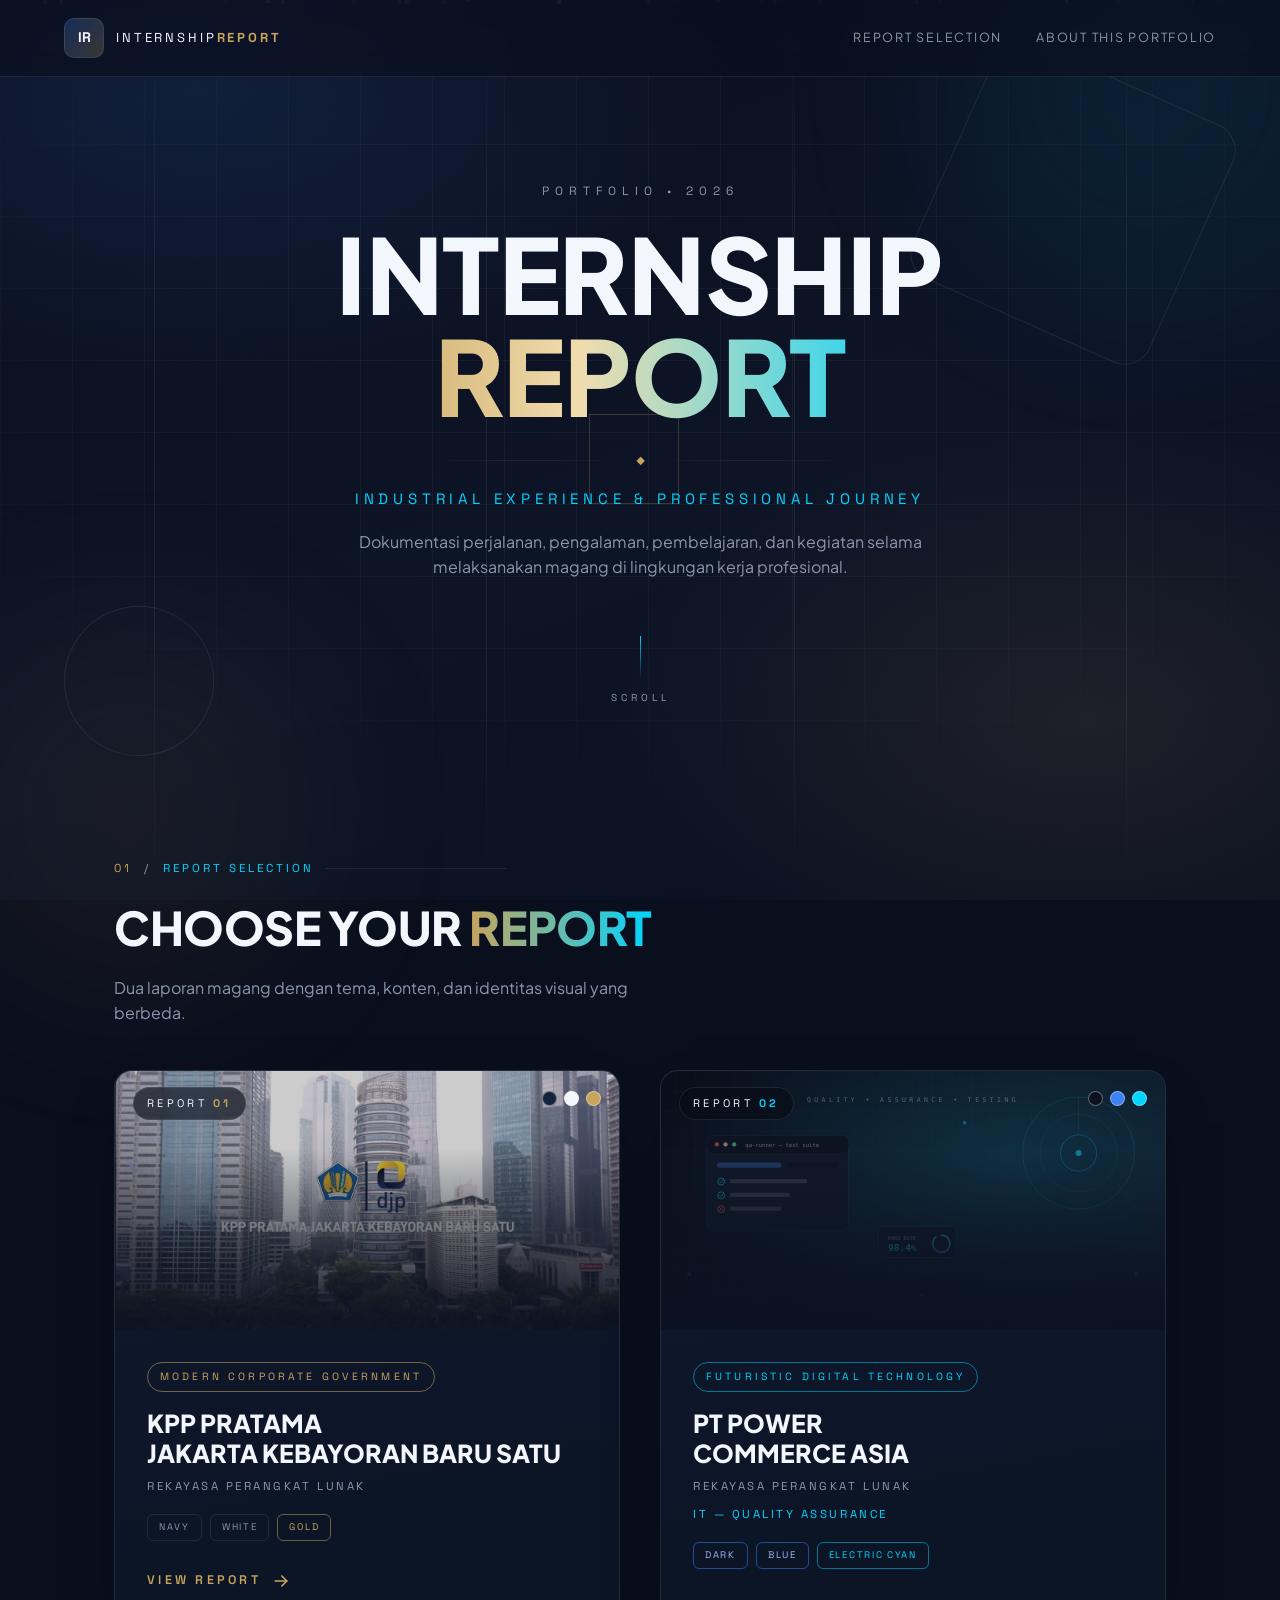
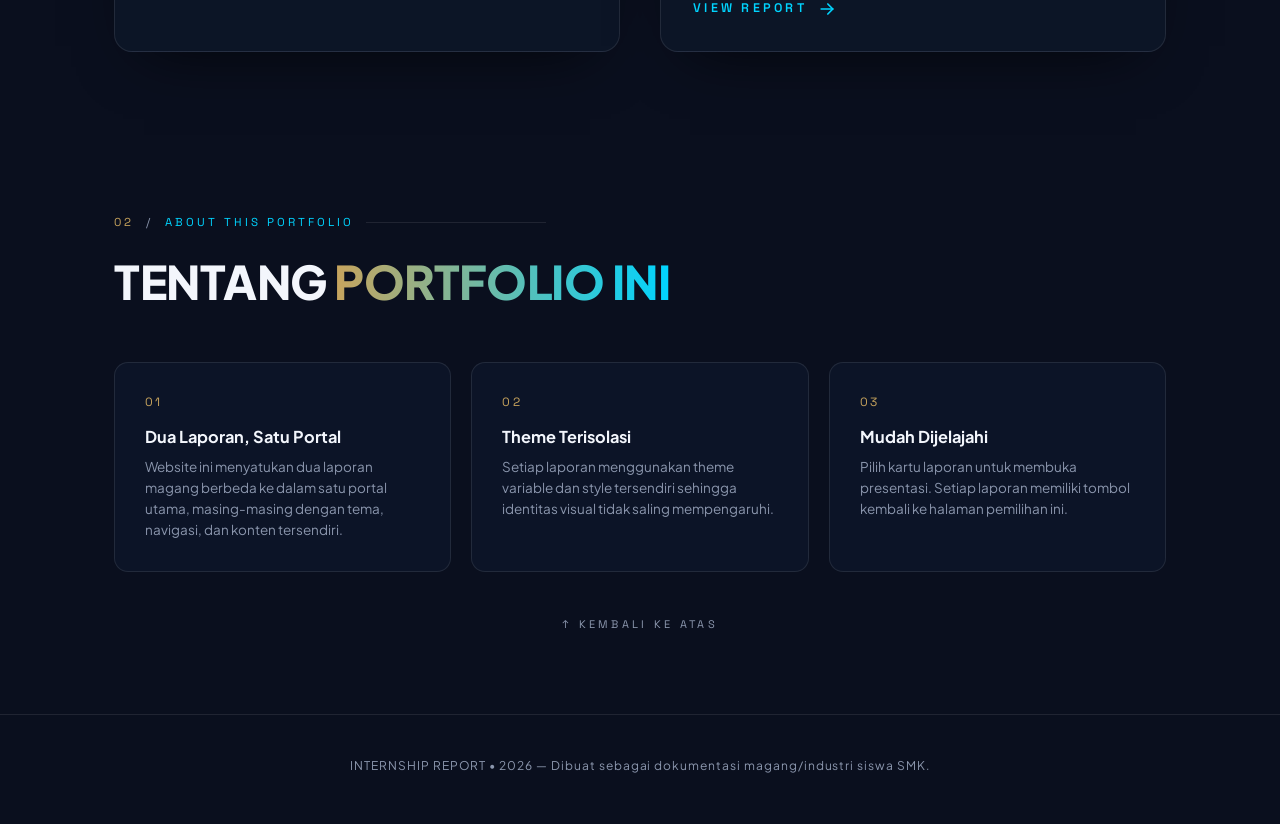
==== commit 069a0c29: "Tambah portal 2 laporan: landing page + laporan PT Power Commerce Asia (QA), KPP dipindah ke kpp.htm" ====
--- a/index.html
+++ b/index.html
@@ -4,448 +4,174 @@
 <head>
   <meta charset="UTF-8">
   <meta name="viewport" content="width=device-width, initial-scale=1.0">
-  <title>Laporan Magang/Industri — KPP Pratama Jakarta Kebayoran Baru Satu</title>
+  <title>INTERNSHIP REPORT — Industrial Experience &amp; Professional Journey</title>
   <meta name="description"
-    content="Presentasi digital laporan magang/industri siswa SMK RPL di KPP Pratama Jakarta Kebayoran Baru Satu.">
+    content="Portal dokumentasi laporan magang/industri: KPP Pratama Jakarta Kebayoran Baru Satu & PT Power Commerce Asia.">
   <link rel="preconnect" href="https://fonts.googleapis.com">
   <link rel="preconnect" href="https://fonts.gstatic.com" crossorigin>
   <link
-    href="https://fonts.googleapis.com/css2?family=Plus+Jakarta+Sans:wght@300;400;500;600;700;800&family=Poppins:wght@400;500;600;700;800&display=swap"
+    href="https://fonts.googleapis.com/css2?family=Plus+Jakarta+Sans:wght@300;400;500;600;700;800&family=Space+Grotesk:wght@400;500;600;700&display=swap"
     rel="stylesheet">
-  <link rel="stylesheet" href="css/style.css">
+  <link rel="stylesheet" href="css/portal.css">
 </head>
 
-<body>
+<body class="portal-body">
 
-  <!-- ================= LOADING ================= -->
-  <div class="loader" id="loader">
-    <div class="loader-inner">
-      <div class="loader-ring"></div>
-      <div class="loader-ring gold"></div>
-      <p class="loader-text">MEMUAT PRESENTASI</p>
+  <!-- decorative background -->
+  <div class="portal-bg" aria-hidden="true">
+    <div class="pb-gradient"></div>
+    <div class="pb-grid"></div>
+    <div class="pb-lines">
+      <span></span><span></span><span></span><span></span>
     </div>
+    <div class="pb-shape pb-shape-1"></div>
+    <div class="pb-shape pb-shape-2"></div>
+    <div class="pb-shape pb-shape-3"></div>
+    <div class="pb-glow pb-glow-1"></div>
+    <div class="pb-glow pb-glow-2"></div>
+    <div class="pb-particles" id="pbParticles"></div>
   </div>
 
-  <!-- ================= NAVBAR ================= -->
-  <header class="navbar" id="navbar">
-    <div class="navbar-brand">
-      <span class="brand-mark">PM</span>
-      <span class="brand-text">LAPORAN<b>MAGANG</b></span>
+  <!-- ================= TOP BAR ================= -->
+  <header class="portal-nav">
+    <div class="portal-brand">
+      <span class="pb-mark">IR</span>
+      <span class="pb-text">INTERNSHIP<b>REPORT</b></span>
     </div>
-    <nav class="navbar-links" id="navLinks">
-      <a href="#beranda" class="nav-link">Beranda</a>
-      <a href="#anggota" class="nav-link">Anggota</a>
-      <a href="#latar" class="nav-link">Latar Belakang</a>
-      <a href="#tujuan" class="nav-link">Tujuan</a>
-      <a href="#manfaat" class="nav-link">Manfaat</a>
-      <a href="#divisi-pelayanan" class="nav-link">Divisi</a>
-      <a href="#kendala" class="nav-link">Kendala</a>
-      <a href="#dokumentasi" class="nav-link">Dokumentasi</a>
-      <a href="#kesimpulan" class="nav-link">Kesimpulan</a>
+    <nav class="portal-links">
+      <a href="#reports" class="pl-link">Report Selection</a>
+      <a href="#about" class="pl-link">About This Portfolio</a>
     </nav>
-    <div class="navbar-actions">
-      <button class="icon-btn" id="btnFullscreen" title="Mode Layar Penuh (F)"><span class="ic"
-          data-icon="expand"></span></button>
-      <button class="hamburger" id="btnMenu" aria-label="Menu"><span></span><span></span><span></span></button>
-    </div>
   </header>
-  <div class="mobile-menu" id="mobileMenu"></div>
 
-  <!-- ================= PROGRESS ================= -->
-  <div class="progress-wrap">
-    <div class="progress-bar" id="progressBar"></div>
-  </div>
-  <div class="page-indicator" id="pageIndicator">01 / 11</div>
+  <!-- ================= HERO ================= -->
+  <main class="portal-main">
 
-  <!-- ================= SLIDES ================= -->
-  <main class="deck" id="deck">
+    <section class="portal-hero" id="top">
+      <p class="ph-eyebrow" data-reveal>PORTFOLIO • 2026</p>
+      <h1 class="ph-title" data-reveal>
+        <span class="ph-line">INTERNSHIP</span>
+        <span class="ph-line ph-gradient">REPORT</span>
+      </h1>
+      <div class="ph-divider" data-reveal><span></span><i>◆</i><span></span></div>
+      <p class="ph-subtitle" data-reveal>INDUSTRIAL EXPERIENCE &amp; PROFESSIONAL JOURNEY</p>
+      <p class="ph-desc" data-reveal>
+        Dokumentasi perjalanan, pengalaman, pembelajaran, dan kegiatan selama melaksanakan magang di lingkungan kerja
+        profesional.
+      </p>
+      <p class="ph-scroll" data-reveal aria-hidden="true"><span></span>SCROLL</p>
+    </section>
 
-    <!-- ============ SLIDE 1 : HERO ============ -->
-    <section class="slide slide-hero" id="beranda" data-title="Beranda">
-      <div class="hero-corner hero-corner-tl"></div>
-      <div class="hero-corner hero-corner-tr"></div>
-      <div class="hero-corner hero-corner-bl"></div>
-      <div class="hero-corner hero-corner-br"></div>
-      <div class="hero-bg parallax" style="background-image:url('assets/img/gedung.jpg')"></div>
-      <div class="hero-overlay"></div>
-      <div class="hero-grid"></div>
-      <div class="hero-arch-lines"></div>
-      <div class="hero-glow"></div>
-      <div class="hero-content">
-        <div class="sec-label hero-sec-label reveal"><span class="sec-num">01</span><span
-            class="sec-slash">/</span><span class="sec-name">INTRODUCTION</span><span class="sec-line"></span></div>
-        <p class="hero-kicker reveal">Praktik Kerja Lapangan &nbsp;•&nbsp; SMK Negeri 20 Jakarta</p>
-        <h1 class="hero-title">
-          <span class="line reveal d1">LAPORAN</span>
-          <span class="line reveal d2 gold-grad">MAGANG / INDUSTRI</span>
-        </h1>
-        <div class="hero-divider reveal d2"><span class="h-line"></span><span class="h-diamond">◆</span><span
-            class="h-line"></span></div>
-        <p class="hero-edition reveal d3">INDUSTRIAL INTERNSHIP REPORT • 2026</p>
-        <div class="hero-sub reveal d3">
-          <span class="hero-sub-tag">REKAYASA PERANGKAT LUNAK</span>
-        </div>
-        <p class="hero-instansi reveal d4">KPP PRATAMA JAKARTA KEBAYORAN BARU SATU</p>
-        <div class="hero-cta reveal d5">
-          <a href="#anggota" class="btn btn-gold nav-next-btn">MULAI PRESENTASI <span class="arrow ic ic-inline"
-              data-icon="arrowRight"></span></a>
-          <a href="#kesimpulan" class="btn btn-ghost nav-jump" data-target="kesimpulan">Langsung ke Penutup</a>
-        </div>
+    <!-- ================= REPORT SELECTION ================= -->
+    <section class="portal-section" id="reports">
+      <div class="ps-head" data-reveal>
+        <p class="ps-sec-label"><span class="ps-num">01</span><span class="ps-slash">/</span><span
+            class="ps-name">REPORT
+            SELECTION</span><span class="ps-rule"></span></p>
+        <h2 class="ps-title">CHOOSE YOUR <span class="ps-accent">REPORT</span></h2>
+        <p class="ps-sub">Dua laporan magang dengan tema, konten, dan identitas visual yang berbeda.</p>
       </div>
-      <div class="scroll-hint">
-        <div class="hero-scroll-line">
-          <span class="scroll-stem"></span>
-          <p>GULIR KE BAWAH</p>
-        </div>
+
+      <div class="report-grid">
+
+        <!-- CARD 1 — KPP -->
+        <a class="report-card rc-kpp" href="kpp.html" data-reveal aria-label="Buka laporan KPP Pratama">
+          <div class="rc-thumb">
+            <img src="assets/img/gedung.jpg" alt="Gedung KPP Pratama Jakarta Kebayoran Baru Satu" loading="lazy"
+              onerror="this.style.display='none'">
+            <div class="rc-thumb-overlay"></div>
+            <span class="rc-index">REPORT <b>01</b></span>
+            <span class="rc-palette" aria-hidden="true"><i></i><i></i><i></i></span>
+          </div>
+          <div class="rc-body">
+            <span class="rc-theme">MODERN CORPORATE GOVERNMENT</span>
+            <h3 class="rc-name">KPP PRATAMA<br>JAKARTA KEBAYORAN BARU SATU</h3>
+            <p class="rc-major">REKAYASA PERANGKAT LUNAK</p>
+            <div class="rc-meta">
+              <span class="rc-chip">NAVY</span>
+              <span class="rc-chip">WHITE</span>
+              <span class="rc-chip gold">GOLD</span>
+            </div>
+            <span class="rc-cta">VIEW REPORT
+              <svg class="rc-arrow" viewBox="0 0 24 24" fill="none" stroke="currentColor" stroke-width="2"
+                stroke-linecap="round" stroke-linejoin="round" aria-hidden="true">
+                <path d="M5 12h14" />
+                <path d="M13 6l6 6-6 6" />
+              </svg>
+            </span>
+          </div>
+        </a>
+
+        <!-- CARD 2 — POWER COMMERCE ASIA -->
+        <a class="report-card rc-pca" href="power-commerce.html" data-reveal
+          aria-label="Buka laporan PT Power Commerce Asia">
+          <div class="rc-thumb">
+            <img src="assets/img/power-commerce-preview.svg" alt="Visual teknologi & software testing" loading="lazy"
+              onerror="this.style.display='none'">
+            <div class="rc-thumb-overlay pca"></div>
+            <span class="rc-index">REPORT <b>02</b></span>
+            <span class="rc-palette cyan" aria-hidden="true"><i></i><i></i><i></i></span>
+          </div>
+          <div class="rc-body">
+            <span class="rc-theme pca">FUTURISTIC DIGITAL TECHNOLOGY</span>
+            <h3 class="rc-name">PT POWER<br>COMMERCE ASIA</h3>
+            <p class="rc-major">REKAYASA PERANGKAT LUNAK</p>
+            <p class="rc-division">IT — QUALITY ASSURANCE</p>
+            <div class="rc-meta">
+              <span class="rc-chip pca">DARK</span>
+              <span class="rc-chip pca">BLUE</span>
+              <span class="rc-chip pca-c">ELECTRIC CYAN</span>
+            </div>
+            <span class="rc-cta pca">VIEW REPORT
+              <svg class="rc-arrow" viewBox="0 0 24 24" fill="none" stroke="currentColor" stroke-width="2"
+                stroke-linecap="round" stroke-linejoin="round" aria-hidden="true">
+                <path d="M5 12h14" />
+                <path d="M13 6l6 6-6 6" />
+              </svg>
+            </span>
+          </div>
+        </a>
+
       </div>
     </section>
 
-    <!-- ============ SLIDE 2 : ANGGOTA ============ -->
-    <section class="slide" id="anggota" data-title="Anggota Kelompok">
-      <div class="slide-inner">
-        <header class="slide-head">
-          <div class="sec-label reveal"><span class="sec-num">02</span><span class="sec-slash">/</span><span
-              class="sec-name">PROFIL TIM</span><span class="sec-line"></span></div>
-          <p class="kicker reveal">Profil Tim</p>
-          <h2 class="slide-title reveal d1">ANGGOTA <span class="gold-grad">KELOMPOK</span></h2>
-          <p class="slide-desc reveal d2">Empat peserta magang dari jurusan Rekayasa Perangkat Lunak yang melaksanakan
-            kegiatan magang di KPP Pratama Jakarta Kebayoran Baru Satu.</p>
-          <div class="member-control-bar reveal d3">
-            <div class="member-tip">
-              <span class="ic ic-inline" data-icon="sparkle"></span>
-              <span>Arahkan kursor atau klik kartu untuk efek <b>Putar 3D &amp; Pop!</b></span>
-            </div>
-            <div class="member-actions">
-              <button class="btn-action-pill" id="btnFlipAll" type="button" title="Putar semua kartu">
-                <span class="ic ic-inline" data-icon="rotate"></span> Putar
-              </button>
-              <button class="btn-action-pill" id="btnSpinAll" type="button" title="Pop 360 derajat semua kartu">
-                <span class="ic ic-inline" data-icon="zap"></span> Pop
-              </button>
-            </div>
-          </div>
-        </header>
-        <div class="member-grid" id="memberGrid"><!-- diisi JS --></div>
+    <!-- ================= ABOUT ================= -->
+    <section class="portal-section portal-about" id="about">
+      <div class="ps-head" data-reveal>
+        <p class="ps-sec-label"><span class="ps-num">02</span><span class="ps-slash">/</span><span class="ps-name">ABOUT
+            THIS PORTFOLIO</span><span class="ps-rule"></span></p>
+        <h2 class="ps-title">TENTANG <span class="ps-accent">PORTFOLIO INI</span></h2>
       </div>
-    </section>
-
-    <!-- ============ SLIDE 3 : LATAR BELAKANG ============ -->
-    <section class="slide slide-alt" id="latar" data-title="Latar Belakang">
-      <div class="slide-inner two-col">
-        <div class="col-text">
-          <div class="sec-label reveal"><span class="sec-num">03</span><span class="sec-slash">/</span><span
-              class="sec-name">ABOUT THE INTERNSHIP</span><span class="sec-line"></span></div>
-          <p class="kicker reveal">Pendahuluan</p>
-          <h2 class="slide-title left reveal d1">LATAR <span class="gold-grad">BELAKANG</span></h2>
-          <div class="lb-text">
-            <div class="quote-watermark" aria-hidden="true">“</div>
-            <p class="reveal d2">Magang / industri merupakan bagian penting dari kurikulum SMK yang menjembatani proses
-              belajar di sekolah dengan dunia kerja yang sesungguhnya. Melalui kegiatan ini, siswa memperoleh
-              <b>pengalaman kerja langsung</b> yang tidak sepenuhnya dapat diperoleh di dalam kelas.
-            </p>
-            <p class="reveal d3">Ilmu dan keterampilan yang diperoleh di bangku sekolah — khususnya dari jurusan
-              Rekayasa Perangkat Lunak — dapat <b>diterapkan nyata</b> dalam situasi kerja profesional, sekaligus
-              melatih siswa mengenal lingkungan kerja yang menuntut kedisiplinan, etika, dan tanggung jawab.</p>
-            <p class="reveal d4">Selain keterampilan teknis, magang juga mengembangkan <b>keterampilan nonteknis</b>
-              seperti komunikasi, kerja sama tim, dan manajemen waktu.</p>
-            <p class="reveal d5">KPP Pratama Jakarta Kebayoran Baru Satu dipilih sebagai tempat magang karena merupakan
-              <b>instansi pemerintahan di bidang perpajakan</b> yang memiliki sistem administrasi dan budaya kerja
-              profesional, sehingga menjadi sarana belajar yang baik bagi siswa.
-            </p>
-          </div>
-          <!-- Statistik dekoratif editorial -->
-          <div class="lb-stats reveal d5">
-            <div class="stat-card">
-              <span class="stat-num">2<small>Bln</small></span>
-              <span class="stat-label">Durasi Magang</span>
-            </div>
-            <div class="stat-divider"></div>
-            <div class="stat-card">
-              <span class="stat-num">3<small>Div</small></span>
-              <span class="stat-label">Rotasi Penempatan</span>
-            </div>
-            <div class="stat-divider"></div>
-            <div class="stat-card">
-              <span class="stat-num">100<small>%</small></span>
-              <span class="stat-label">Praktik Lapangan</span>
-            </div>
-          </div>
+      <div class="about-grid">
+        <div class="about-card" data-reveal>
+          <span class="about-num">01</span>
+          <h3>Dua Laporan, Satu Portal</h3>
+          <p>Website ini menyatukan dua laporan magang berbeda ke dalam satu portal utama, masing-masing dengan tema,
+            navigasi, dan konten tersendiri.</p>
         </div>
-        <div class="col-media">
-          <div class="media-frame reveal d2 tilt">
-            <div class="frame-decor"></div>
-            <img src="assets/img/suasana-kantor.jpg" alt="Suasana kantor" loading="lazy"
-              onerror="this.parentNode.classList.add('ph');this.remove()">
-            <div class="ph-content"><span class="ic" data-icon="camera"></span>
-              <p>Foto suasana kantor<br><small>ganti: assets/img/suasana-kantor.jpg</small></p>
-            </div>
-            <div class="media-caption">
-              <span class="cap-idx">FIG. 01</span>
-              <span class="cap-text">Suasana kerja profesional di lingkungan kantor KPP Pratama</span>
-            </div>
-          </div>
-          <div class="media-frame small reveal d3 tilt">
-            <div class="frame-decor"></div>
-            <img src="assets/img/aktivitas.jpg" alt="Aktivitas kerja" loading="lazy"
-              onerror="this.parentNode.classList.add('ph');this.remove()">
-            <div class="ph-content"><span class="ic" data-icon="folder"></span>
-              <p>Foto aktivitas kerja<br><small>ganti: assets/img/aktivitas.jpg</small></p>
-            </div>
-            <div class="media-caption">
-              <span class="cap-idx">FIG. 02</span>
-              <span class="cap-text">Aktivitas administrasi &amp; pengolahan data perpajakan</span>
-            </div>
-          </div>
+        <div class="about-card" data-reveal>
+          <span class="about-num">02</span>
+          <h3>Theme Terisolasi</h3>
+          <p>Setiap laporan menggunakan theme variable dan style tersendiri sehingga identitas visual tidak saling
+            mempengaruhi.</p>
+        </div>
+        <div class="about-card" data-reveal>
+          <span class="about-num">03</span>
+          <h3>Mudah Dijelajahi</h3>
+          <p>Pilih kartu laporan untuk membuka presentasi. Setiap laporan memiliki tombol kembali ke halaman pemilihan
+            ini.</p>
         </div>
       </div>
-    </section>
-
-    <!-- ============ SLIDE 4 : TUJUAN ============ -->
-    <section class="slide" id="tujuan" data-title="Tujuan Magang">
-      <div class="slide-inner">
-        <header class="slide-head">
-          <div class="sec-label reveal"><span class="sec-num">04</span><span class="sec-slash">/</span><span
-              class="sec-name">SASARAN KEGIATAN</span><span class="sec-line"></span></div>
-          <p class="kicker reveal">Sasaran Kegiatan</p>
-          <h2 class="slide-title reveal d1">TUJUAN PELAKSANAAN <span class="gold-grad">MAGANG</span></h2>
-        </header>
-        <div class="goal-grid">
-          <div class="goal-card reveal d1">
-            <span class="goal-watermark">01</span>
-            <div class="goal-corner"></div>
-            <div class="goal-icon"><span class="ic" data-icon="cap"></span></div>
-            <h3>Menerapkan Ilmu</h3>
-            <p>Menerapkan ilmu dan keterampilan yang diperoleh di sekolah ke dalam pekerjaan nyata.</p>
-          </div>
-          <div class="goal-card reveal d2">
-            <span class="goal-watermark">02</span>
-            <div class="goal-corner"></div>
-            <div class="goal-icon"><span class="ic" data-icon="globe"></span></div>
-            <h3>Menambah Wawasan</h3>
-            <p>Menambah wawasan mengenai dunia kerja dan dinamika profesinya.</p>
-          </div>
-          <div class="goal-card reveal d3">
-            <span class="goal-watermark">03</span>
-            <div class="goal-corner"></div>
-            <div class="goal-icon"><span class="ic" data-icon="bank"></span></div>
-            <h3>Memahami Instansi</h3>
-            <p>Memahami sistem kerja di lingkungan instansi pemerintahan.</p>
-          </div>
-          <div class="goal-card reveal d4">
-            <span class="goal-watermark">04</span>
-            <div class="goal-corner"></div>
-            <div class="goal-icon"><span class="ic" data-icon="clock"></span></div>
-            <h3>Melatih Karakter</h3>
-            <p>Melatih kedisiplinan, tanggung jawab, dan sikap profesional.</p>
-          </div>
-          <div class="goal-card reveal d5">
-            <span class="goal-watermark">05</span>
-            <div class="goal-corner"></div>
-            <div class="goal-icon"><span class="ic" data-icon="users"></span></div>
-            <h3>Komunikasi &amp; Tim</h3>
-            <p>Mengembangkan kemampuan komunikasi dan kerja sama tim.</p>
-          </div>
-          <div class="goal-card reveal d6">
-            <span class="goal-watermark">06</span>
-            <div class="goal-corner"></div>
-            <div class="goal-icon"><span class="ic" data-icon="puzzle"></span></div>
-            <h3>Pengalaman Kompetensi</h3>
-            <p>Memperoleh pengalaman kerja sesuai kompetensi.</p>
-          </div>
-        </div>
-      </div>
-    </section>
-
-    <!-- ============ SLIDE 5 : MANFAAT ============ -->
-    <section class="slide slide-alt" id="manfaat" data-title="Manfaat Magang">
-      <div class="slide-inner">
-        <header class="slide-head">
-          <div class="sec-label reveal"><span class="sec-num">05</span><span class="sec-slash">/</span><span
-              class="sec-name">NILAI KEGIATAN</span><span class="sec-line"></span></div>
-          <p class="kicker reveal">Nilai Kegiatan</p>
-          <h2 class="slide-title reveal d1">MANFAAT PELAKSANAAN <span class="gold-grad">MAGANG</span></h2>
-        </header>
-        <div class="benefit-grid">
-          <article class="benefit-card reveal d1">
-            <span class="benefit-watermark">01</span>
-            <div class="benefit-top"><span class="benefit-num">01</span>
-              <div class="benefit-icon"><span class="ic" data-icon="user"></span></div>
-            </div>
-            <h3>BAGI PESERTA MAGANG</h3>
-            <ul>
-              <li>Mendapatkan pengalaman kerja nyata.</li>
-              <li>Meningkatkan keterampilan dan pengetahuan.</li>
-              <li>Melatih tanggung jawab dan kedisiplinan.</li>
-              <li>Memahami budaya dan etika kerja.</li>
-            </ul>
-          </article>
-          <article class="benefit-card reveal d2 accent">
-            <span class="benefit-watermark">02</span>
-            <div class="benefit-top"><span class="benefit-num">02</span>
-              <div class="benefit-icon"><span class="ic" data-icon="school"></span></div>
-            </div>
-            <h3>BAGI INSTANSI PENDIDIKAN</h3>
-            <ul>
-              <li>Menjalin hubungan kerja sama dengan dunia industri.</li>
-              <li>Menyesuaikan pembelajaran dengan kebutuhan dunia kerja.</li>
-              <li>Mengevaluasi kemampuan dan kompetensi siswa.</li>
-              <li>Meningkatkan kualitas lulusan.</li>
-            </ul>
-          </article>
-          <article class="benefit-card reveal d3">
-            <span class="benefit-watermark">03</span>
-            <div class="benefit-top"><span class="benefit-num">03</span>
-              <div class="benefit-icon"><span class="ic" data-icon="briefcase"></span></div>
-            </div>
-            <h3>BAGI TEMPAT MAGANG</h3>
-            <ul>
-              <li>Membantu pelaksanaan kegiatan operasional.</li>
-              <li>Mendapatkan dukungan tenaga peserta magang.</li>
-              <li>Berkontribusi dalam pendidikan generasi muda.</li>
-              <li>Memperkenalkan lingkungan kerja profesional kepada siswa.</li>
-            </ul>
-          </article>
-        </div>
-      </div>
-    </section>
-
-    <!-- ============ SLIDE 6,7,8 : DIVISI (template JS) ============ -->
-    <section class="slide" id="divisi-pelayanan" data-title="Divisi Pelayanan" data-divisi="Pelayanan">
-      <div class="slide-inner" data-division-slot></div>
-    </section>
-
-    <section class="slide slide-alt" id="divisi-p3" data-title="Divisi P3" data-divisi="P3">
-      <div class="slide-inner" data-division-slot></div>
-    </section>
-
-    <section class="slide" id="divisi-pengawasan" data-title="Divisi Pengawasan" data-divisi="Pengawasan">
-      <div class="slide-inner" data-division-slot></div>
-    </section>
-
-    <!-- ============ SLIDE 9 : KENDALA ============ -->
-    <section class="slide slide-alt" id="kendala" data-title="Kendala & Pemecahan">
-      <div class="slide-inner">
-        <header class="slide-head">
-          <div class="sec-label reveal"><span class="sec-num">09</span><span class="sec-slash">/</span><span
-              class="sec-name">TANTANGAN &amp; SOLUSI</span><span class="sec-line"></span></div>
-          <p class="kicker reveal">Tantangan Selama Magang</p>
-          <h2 class="slide-title reveal d1">KENDALA &amp; <span class="gold-grad">PEMECAHAN MASALAH</span></h2>
-        </header>
-        <div class="problem-wrap">
-          <div class="problem-col">
-            <h3 class="col-title kendala reveal d1"><span class="ic ic-inline" data-icon="warn"></span> Kendala</h3>
-            <div class="prob-item reveal d1"><span class="prob-num">01</span><span
-                class="prob-dot red"></span><span>Belum terbiasa dengan lingkungan kerja.</span></div>
-            <div class="prob-item reveal d2"><span class="prob-num">02</span><span
-                class="prob-dot red"></span><span>Kurangnya pemahaman terhadap istilah perpajakan.</span></div>
-            <div class="prob-item reveal d3"><span class="prob-num">03</span><span
-                class="prob-dot red"></span><span>Kesulitan memahami alur administrasi.</span></div>
-            <div class="prob-item reveal d4"><span class="prob-num">04</span><span
-                class="prob-dot red"></span><span>Adaptasi dengan sistem dan prosedur kerja.</span></div>
-            <div class="prob-item reveal d5"><span class="prob-num">05</span><span
-                class="prob-dot red"></span><span>Membutuhkan waktu untuk memahami tugas yang diberikan.</span></div>
-          </div>
-          <div class="problem-link">
-            <svg class="link-svg" viewBox="0 0 120 420" preserveAspectRatio="none" aria-hidden="true">
-              <path class="link-path" d="M0,40 C70,60 60,200 120,210 M0,210 H120 M0,380 C70,360 60,220 120,210"
-                fill="none" stroke="url(#lg)" stroke-width="2" />
-              <defs>
-                <linearGradient id="lg" x1="0" x2="1">
-                  <stop offset="0" stop-color="#e05c5c" />
-                  <stop offset="1" stop-color="#C8A45D" />
-                </linearGradient>
-              </defs>
-            </svg>
-          </div>
-          <div class="problem-col">
-            <h3 class="col-title solusi reveal d1"><span class="ic ic-inline" data-icon="check"></span> Pemecahan
-              Masalah</h3>
-            <div class="prob-item gold-item reveal d1"><span class="prob-num">01</span><span
-                class="prob-dot gold"></span><span>Beradaptasi dengan <b>lingkungan kerja</b>.</span></div>
-            <div class="prob-item gold-item reveal d2"><span class="prob-num">02</span><span
-                class="prob-dot gold"></span><span>Aktif <b>bertanya kepada pembimbing</b>.</span></div>
-            <div class="prob-item gold-item reveal d3"><span class="prob-num">03</span><span
-                class="prob-dot gold"></span><span>Mempelajari <b>prosedur dan materi</b> yang diberikan.</span></div>
-            <div class="prob-item gold-item reveal d4"><span class="prob-num">04</span><span
-                class="prob-dot gold"></span><span>Mencatat setiap <b>arahan dan tugas</b>.</span></div>
-            <div class="prob-item gold-item reveal d5"><span class="prob-num">05</span><span
-                class="prob-dot gold"></span><span>Meningkatkan <b>komunikasi serta kerja sama tim</b>.</span></div>
-          </div>
-        </div>
-      </div>
-    </section>
-
-    <!-- ============ SLIDE 10 : DOKUMENTASI ============ -->
-    <section class="slide" id="dokumentasi" data-title="Dokumentasi">
-      <div class="slide-inner">
-        <header class="slide-head">
-          <div class="sec-label reveal"><span class="sec-num">10</span><span class="sec-slash">/</span><span
-              class="sec-name">FIELD DOCUMENTATION</span><span class="sec-line"></span></div>
-          <p class="kicker reveal">Galeri Kegiatan</p>
-          <h2 class="slide-title reveal d1">DOKUMENTASI KEGIATAN <span class="gold-grad">MAGANG</span></h2>
-          <p class="slide-desc reveal d2">Foto dokumentasi kegiatan selama melaksanakan magang di KPP Pratama Jakarta
-            Kebayoran Baru Satu.</p>
-        </header>
-        <div class="gallery" id="gallery"><!-- diisi JS --></div>
-        <p class="gallery-hint reveal"><span class="ic ic-inline" data-icon="bulb"></span> Tambah / ubah foto pada file
-          <code>js/content.js</code> bagian <code>dokumentasi</code>, letakkan gambar di folder
-          <code>assets/img/</code>.
-        </p>
-      </div>
-    </section>
-
-    <!-- ============ SLIDE 11 : KESIMPULAN ============ -->
-    <section class="slide slide-closing" id="kesimpulan" data-title="Kesimpulan">
-      <div class="closing-bg parallax"></div>
-      <div class="closing-overlay"></div>
-      <div class="closing-stars reveal" aria-hidden="true"><span>✦</span><span>✦</span><span>✦</span></div>
-      <div class="slide-inner closing-inner">
-        <div class="sec-label reveal"><span class="sec-num">11</span><span class="sec-slash">/</span><span
-            class="sec-name">PENUTUP</span><span class="sec-line"></span></div>
-        <p class="kicker gold reveal">Penutup</p>
-        <h2 class="slide-title reveal d1">KESIMPULAN</h2>
-        <div class="closing-card reveal d2">
-          <div class="closing-quote-mark" aria-hidden="true">“</div>
-          <p>Kegiatan magang di <b>KPP Pratama Jakarta Kebayoran Baru Satu</b> memberikan pengalaman dan wawasan baru
-            mengenai dunia kerja, khususnya dalam lingkungan instansi pemerintahan di bidang perpajakan. Melalui
-            kegiatan ini, peserta magang dapat menerapkan pengetahuan yang diperoleh di sekolah, memahami proses
-            administrasi, meningkatkan kedisiplinan, tanggung jawab, serta kemampuan berkomunikasi dan bekerja sama.</p>
-          <p class="closing-quote">“Pengalaman hari ini menjadi bekal untuk menghadapi dunia kerja di masa depan.”</p>
-        </div>
-        <h3 class="thanks reveal d3">TERIMA <span class="gold-grad">KASIH</span></h3>
-        <p class="closing-end-tag reveal d4">END OF REPORT • KPP PRATAMA JAKARTA KEBAYORAN BARU SATU</p>
-        <div class="hero-cta reveal d5">
-          <button class="btn btn-gold nav-jump" data-target="beranda"><span class="ic ic-inline"
-              data-icon="arrowLeft"></span> Kembali ke Halaman Awal</button>
-          <button class="btn btn-ghost" id="btnPrint"><span class="ic ic-inline" data-icon="print"></span> Cetak /
-            Simpan PDF</button>
-        </div>
-      </div>
+      <a class="back-top" href="#top">↑ KEMBALI KE ATAS</a>
     </section>
 
   </main>
 
-  <!-- ================= PRESENTASI NAV ================= -->
-  <div class="pres-nav">
-    <button class="pres-btn" id="btnPrev" title="Sebelumnya (←)"><span class="ic" data-icon="arrowLeft"></span></button>
-    <button class="pres-btn" id="btnNext" title="Berikutnya (→)"><span class="ic"
-        data-icon="arrowRight"></span></button>
-  </div>
+  <footer class="portal-footer">
+    <p>INTERNSHIP REPORT • 2026 — Dibuat sebagai dokumentasi magang/industri siswa SMK.</p>
+  </footer>
 
-  <!-- ================= LIGHTBOX ================= -->
-  <div class="lightbox" id="lightbox">
-    <button class="lb-close" id="lbClose">×</button>
-    <button class="lb-arrow lb-prev" id="lbPrev">‹</button>
-    <figure class="lb-figure">
-      <img id="lbImg" src="" alt="">
-      <figcaption id="lbCap"></figcaption>
-    </figure>
-    <button class="lb-arrow lb-next" id="lbNext">›</button>
-  </div>
-
-  <script src="js/content.js"></script>
-  <script src="js/icons.js"></script>
-  <script src="js/main.js"></script>
+  <script src="js/portal.js"></script>
 </body>
 
 </html>
--- a/css/portal.css
+++ b/css/portal.css
@@ -0,0 +1,288 @@
+/* ============================================================
+   PORTAL — INTERNSHIP REPORT (main landing page)
+   Scope: .portal-body — tidak mempengaruhi css/style.css (KPP)
+   ============================================================ */
+
+.portal-body {
+  --p-bg: #0a0f1e;
+  --p-bg2: #0d1426;
+  --p-card: #101a30;
+  --p-line: rgba(255, 255, 255, 0.09);
+  --p-gold: #c8a45d;
+  --p-cyan: #00d4ff;
+  --p-blue: #3b82f6;
+  --p-white: #f3f6fc;
+  --p-muted: #8b96ad;
+  --p-font-head: 'Plus Jakarta Sans', sans-serif;
+  --p-font-mono: 'Space Grotesk', monospace;
+  margin: 0;
+  background: var(--p-bg);
+  color: var(--p-white);
+  font-family: var(--p-font-head);
+  overflow-x: hidden;
+  line-height: 1.55;
+}
+
+.portal-body *,
+.portal-body *::before,
+.portal-body *::after { box-sizing: border-box; }
+
+/* ---------------- BACKGROUND ---------------- */
+.portal-bg { position: fixed; inset: 0; z-index: 0; pointer-events: none; }
+.pb-gradient {
+  position: absolute; inset: 0;
+  background:
+    radial-gradient(900px 500px at 15% 10%, rgba(59, 130, 246, 0.13), transparent 60%),
+    radial-gradient(800px 500px at 85% 80%, rgba(200, 164, 93, 0.10), transparent 60%),
+    linear-gradient(160deg, var(--p-bg) 0%, var(--p-bg2) 55%, #0a1020 100%);
+}
+.pb-grid {
+  position: absolute; inset: 0; opacity: .5;
+  background-image:
+    linear-gradient(var(--p-line) 1px, transparent 1px),
+    linear-gradient(90deg, var(--p-line) 1px, transparent 1px);
+  background-size: 72px 72px;
+  mask-image: radial-gradient(ellipse 90% 70% at 50% 40%, #000 30%, transparent 75%);
+  -webkit-mask-image: radial-gradient(ellipse 90% 70% at 50% 40%, #000 30%, transparent 75%);
+}
+.pb-lines span {
+  position: absolute; top: 0; bottom: 0; width: 1px;
+  background: linear-gradient(180deg, transparent, rgba(255, 255, 255, 0.07) 30%, rgba(255, 255, 255, 0.07) 70%, transparent);
+}
+.pb-lines span:nth-child(1) { left: 12%; }
+.pb-lines span:nth-child(2) { left: 38%; }
+.pb-lines span:nth-child(3) { left: 62%; }
+.pb-lines span:nth-child(4) { left: 88%; }
+.pb-shape {
+  position: absolute; border: 1px solid rgba(255, 255, 255, 0.08);
+  animation: pb-drift 14s ease-in-out infinite alternate;
+}
+.pb-shape-1 { width: 260px; height: 260px; top: 8%; right: 6%; transform: rotate(24deg); border-radius: 28px; }
+.pb-shape-2 { width: 150px; height: 150px; bottom: 16%; left: 5%; transform: rotate(-14deg); border-radius: 50%; animation-duration: 18s; }
+.pb-shape-3 { width: 90px; height: 90px; top: 46%; left: 46%; border-color: rgba(200, 164, 93, 0.25); animation-duration: 11s; }
+@keyframes pb-drift {
+  from { translate: 0 0; rotate: 0deg; }
+  to { translate: 0 -26px; rotate: 8deg; }
+}
+.pb-glow { position: absolute; border-radius: 50%; filter: blur(90px); opacity: .5; }
+.pb-glow-1 { width: 420px; height: 420px; top: -120px; right: -80px; background: rgba(0, 212, 255, 0.14); }
+.pb-glow-2 { width: 380px; height: 380px; bottom: -100px; left: -60px; background: rgba(200, 164, 93, 0.13); }
+.pb-particles { position: absolute; inset: 0; }
+.pb-particle {
+  position: absolute; border-radius: 50%;
+  background: rgba(255, 255, 255, 0.55);
+  animation: pb-float linear infinite;
+}
+@keyframes pb-float {
+  from { transform: translateY(10vh) translateX(0); opacity: 0; }
+  10% { opacity: .7; }
+  90% { opacity: .5; }
+  to { transform: translateY(-110vh) translateX(30px); opacity: 0; }
+}
+
+/* ---------------- NAV ---------------- */
+.portal-nav {
+  position: sticky; top: 0; z-index: 10;
+  display: flex; align-items: center; justify-content: space-between;
+  padding: 18px clamp(20px, 5vw, 64px);
+  backdrop-filter: blur(12px);
+  background: rgba(10, 15, 30, 0.65);
+  border-bottom: 1px solid var(--p-line);
+}
+.portal-brand { display: flex; align-items: center; gap: 12px; }
+.pb-mark {
+  display: grid; place-items: center; width: 40px; height: 40px;
+  border-radius: 10px; font-family: var(--p-font-mono); font-weight: 700; font-size: 14px;
+  background: linear-gradient(135deg, rgba(59, 130, 246, 0.25), rgba(200, 164, 93, 0.25));
+  border: 1px solid var(--p-line); color: var(--p-white);
+}
+.pb-text { font-family: var(--p-font-mono); letter-spacing: .22em; font-size: 13px; }
+.pb-text b { color: var(--p-gold); }
+.portal-links { display: flex; gap: clamp(16px, 3vw, 34px); }
+.pl-link {
+  color: var(--p-muted); text-decoration: none; font-size: 12.5px;
+  letter-spacing: .14em; text-transform: uppercase; transition: color .25s;
+}
+.pl-link:hover { color: var(--p-white); }
+
+/* ---------------- HERO ---------------- */
+.portal-main { position: relative; z-index: 1; }
+.portal-hero {
+  min-height: 78vh; display: flex; flex-direction: column;
+  justify-content: center; align-items: center; text-align: center;
+  padding: clamp(48px, 9vh, 110px) clamp(20px, 5vw, 64px) 40px;
+}
+.ph-eyebrow {
+  font-family: var(--p-font-mono); font-size: 12px; letter-spacing: .5em;
+  color: var(--p-muted); margin: 0 0 22px;
+}
+.ph-title { margin: 0; font-weight: 800; line-height: .98; letter-spacing: -.02em; }
+.ph-line { display: block; font-size: clamp(2.8rem, 9vw, 6.5rem); }
+.ph-gradient {
+  background: linear-gradient(90deg, var(--p-gold), #f0dcae 40%, var(--p-cyan));
+  -webkit-background-clip: text; background-clip: text; color: transparent;
+}
+.ph-divider { display: flex; align-items: center; gap: 14px; margin: 26px 0 18px; width: min(420px, 70%); }
+.ph-divider span { flex: 1; height: 1px; background: linear-gradient(90deg, transparent, var(--p-line), transparent); }
+.ph-divider i { color: var(--p-gold); font-style: normal; font-size: 11px; }
+.ph-subtitle {
+  margin: 0; font-family: var(--p-font-mono); letter-spacing: .32em; font-size: clamp(11px, 1.6vw, 15px);
+  color: var(--p-cyan);
+}
+.ph-desc { margin: 20px 0 0; max-width: 620px; color: var(--p-muted); font-size: clamp(14px, 1.8vw, 16px); }
+.ph-scroll {
+  margin-top: 56px; font-family: var(--p-font-mono); font-size: 10px;
+  letter-spacing: .4em; color: var(--p-muted); display: flex; flex-direction: column; align-items: center; gap: 10px;
+}
+.ph-scroll span { width: 1px; height: 44px; background: linear-gradient(180deg, var(--p-cyan), transparent); animation: pb-pulse 2.2s ease-in-out infinite; }
+@keyframes pb-pulse { 0%, 100% { opacity: .3; } 50% { opacity: 1; } }
+
+/* ---------------- SECTIONS ---------------- */
+.portal-section {
+  max-width: 1180px; margin: 0 auto;
+  padding: clamp(56px, 9vh, 110px) clamp(20px, 5vw, 64px);
+}
+.ps-head { margin-bottom: clamp(36px, 5vh, 60px); }
+.ps-sec-label {
+  display: flex; align-items: center; gap: 12px;
+  font-family: var(--p-font-mono); font-size: 11.5px; letter-spacing: .26em; color: var(--p-muted); margin: 0 0 14px;
+}
+.ps-num { color: var(--p-gold); }
+.ps-name { color: var(--p-cyan); }
+.ps-rule { flex: 1; max-width: 180px; height: 1px; background: var(--p-line); }
+.ps-title { margin: 0; font-size: clamp(1.7rem, 4.4vw, 2.9rem); font-weight: 800; letter-spacing: -.01em; }
+.ps-accent {
+  background: linear-gradient(90deg, var(--p-gold), var(--p-cyan));
+  -webkit-background-clip: text; background-clip: text; color: transparent;
+}
+.ps-sub { margin: 12px 0 0; color: var(--p-muted); max-width: 560px; }
+
+/* ---------------- REPORT CARDS ---------------- */
+.report-grid {
+  display: grid; grid-template-columns: repeat(2, 1fr);
+  gap: clamp(22px, 3.4vw, 40px);
+}
+.report-card {
+  position: relative; display: flex; flex-direction: column;
+  border-radius: 18px; overflow: hidden; text-decoration: none; color: inherit;
+  background: linear-gradient(170deg, var(--p-card), #0c1526 75%);
+  border: 1px solid var(--p-line);
+  box-shadow: 0 24px 60px -30px rgba(0, 0, 0, 0.8);
+  transition: transform .35s cubic-bezier(.22, .8, .3, 1), border-color .35s, box-shadow .35s, background .35s;
+  transform-style: preserve-3d;
+}
+.report-card::before {
+  content: ""; position: absolute; inset: 0; opacity: 0; transition: opacity .4s; pointer-events: none;
+  background: radial-gradient(500px 260px at 50% 0%, var(--rc-glow), transparent 70%);
+}
+.report-card:hover {
+  transform: translateY(-8px);
+  border-color: var(--rc-border);
+  box-shadow: 0 34px 70px -26px var(--rc-shadow), 0 0 0 1px var(--rc-border);
+  background: linear-gradient(170deg, var(--rc-card-hover), #0c1526 80%);
+}
+.report-card:hover::before { opacity: 1; }
+.rc-kpp { --rc-glow: rgba(200, 164, 93, .16); --rc-border: rgba(200, 164, 93, .55); --rc-shadow: rgba(0, 0, 0, .85); --rc-card-hover: #17233d; --rc-accent: var(--p-gold); }
+.rc-pca { --rc-glow: rgba(0, 212, 255, .16); --rc-border: rgba(0, 212, 255, .5); --rc-shadow: rgba(0, 110, 190, .35); --rc-card-hover: #102033; --rc-accent: var(--p-cyan); }
+
+.rc-thumb { position: relative; aspect-ratio: 16 / 8.2; overflow: hidden; }
+.rc-thumb img {
+  width: 100%; height: 100%; object-fit: cover; display: block;
+  transition: transform 1.1s cubic-bezier(.2, .7, .3, 1), filter .5s;
+  filter: saturate(.85) brightness(.8);
+}
+.report-card:hover .rc-thumb img { transform: scale(1.07); filter: saturate(1) brightness(.95); }
+.rc-thumb-overlay { position: absolute; inset: 0; background: linear-gradient(180deg, rgba(10, 15, 30, 0) 30%, rgba(12, 18, 34, .92) 96%); }
+.rc-thumb-overlay.pca { background: linear-gradient(180deg, rgba(11, 17, 32, 0) 30%, rgba(11, 17, 32, .94) 96%), rgba(11, 17, 32, .28); }
+.rc-index {
+  position: absolute; top: 16px; left: 18px;
+  font-family: var(--p-font-mono); font-size: 11px; letter-spacing: .3em;
+  background: rgba(8, 12, 24, .62); border: 1px solid var(--p-line);
+  padding: 7px 13px; border-radius: 999px; backdrop-filter: blur(6px);
+}
+.rc-index b { color: var(--rc-accent); }
+.rc-palette { position: absolute; top: 20px; right: 18px; display: flex; gap: 7px; }
+.rc-palette i { width: 15px; height: 15px; border-radius: 50%; border: 1px solid rgba(255, 255, 255, .35); }
+.rc-kpp .rc-palette i:nth-child(1) { background: #16233f; }
+.rc-kpp .rc-palette i:nth-child(2) { background: #f3f6fc; }
+.rc-kpp .rc-palette i:nth-child(3) { background: #c8a45d; }
+.rc-pca .rc-palette i:nth-child(1) { background: #0b1120; }
+.rc-pca .rc-palette i:nth-child(2) { background: #3b82f6; }
+.rc-pca .rc-palette i:nth-child(3) { background: #00d4ff; }
+
+.rc-body { padding: clamp(22px, 3vw, 32px); display: flex; flex-direction: column; gap: 10px; }
+.rc-theme {
+  font-family: var(--p-font-mono); font-size: 10.5px; letter-spacing: .3em;
+  color: var(--rc-accent); border: 1px solid var(--rc-border);
+  align-self: flex-start; padding: 6px 12px; border-radius: 999px;
+}
+.rc-name { margin: 6px 0 0; font-size: clamp(1.2rem, 2.4vw, 1.55rem); font-weight: 800; line-height: 1.22; }
+.rc-major, .rc-division {
+  margin: 0; font-family: var(--p-font-mono); font-size: 11.5px;
+  letter-spacing: .22em; color: var(--p-muted);
+}
+.rc-division { color: var(--p-cyan); }
+.rc-meta { display: flex; gap: 8px; margin-top: 8px; flex-wrap: wrap; }
+.rc-chip {
+  font-family: var(--p-font-mono); font-size: 9.5px; letter-spacing: .18em;
+  padding: 5px 11px; border-radius: 6px;
+  border: 1px solid var(--p-line); color: var(--p-muted);
+}
+.rc-chip.gold { border-color: rgba(200, 164, 93, .5); color: var(--p-gold); }
+.rc-chip.pca { border-color: rgba(59, 130, 246, .5); color: #9db9f5; }
+.rc-chip.pca-c { border-color: rgba(0, 212, 255, .5); color: var(--p-cyan); }
+.rc-cta {
+  margin-top: auto; padding-top: 20px;
+  display: inline-flex; align-items: center; gap: 10px;
+  font-family: var(--p-font-mono); font-weight: 600; font-size: 12.5px; letter-spacing: .26em;
+  color: var(--rc-accent);
+}
+.rc-arrow { width: 20px; height: 20px; transition: transform .35s cubic-bezier(.22, .8, .3, 1); }
+.report-card:hover .rc-arrow { transform: translateX(8px); }
+
+/* ---------------- ABOUT ---------------- */
+.about-grid { display: grid; grid-template-columns: repeat(3, 1fr); gap: 20px; }
+.about-card {
+  border: 1px solid var(--p-line); border-radius: 14px;
+  padding: clamp(20px, 3vw, 30px);
+  background: rgba(16, 26, 48, .55);
+  transition: transform .3s, border-color .3s;
+}
+.about-card:hover { transform: translateY(-5px); border-color: rgba(0, 212, 255, .45); }
+.about-num {
+  font-family: var(--p-font-mono); font-size: 12px; color: var(--p-gold);
+  display: block; margin-bottom: 12px; letter-spacing: .2em;
+}
+.about-card h3 { margin: 0 0 8px; font-size: 1.02rem; }
+.about-card p { margin: 0; color: var(--p-muted); font-size: 13.5px; }
+.back-top {
+  display: block; margin-top: 44px; text-align: center;
+  font-family: var(--p-font-mono); font-size: 11px; letter-spacing: .3em;
+  color: var(--p-muted); text-decoration: none; transition: color .25s;
+}
+.back-top:hover { color: var(--p-white); }
+
+.portal-footer {
+  position: relative; z-index: 1; text-align: center;
+  padding: 30px 20px 36px; border-top: 1px solid var(--p-line);
+  color: var(--p-muted); font-size: 12px; letter-spacing: .08em;
+}
+
+/* ---------------- REVEAL ANIMATION ---------------- */
+.portal-body [data-reveal] {
+  opacity: 0; transform: translateY(26px);
+  transition: opacity .7s ease, transform .7s cubic-bezier(.22, .8, .3, 1);
+}
+.portal-body [data-reveal].revealed { opacity: 1; transform: none; }
+
+/* ---------------- RESPONSIVE ---------------- */
+@media (max-width: 860px) {
+  .report-grid { grid-template-columns: 1fr; }
+  .about-grid { grid-template-columns: 1fr; }
+  .portal-links { display: none; }
+  .pb-shape-3 { display: none; }
+}
+@media (prefers-reduced-motion: reduce) {
+  .pb-shape, .pb-particle, .ph-scroll span { animation: none; }
+  .portal-body [data-reveal] { transition: none; opacity: 1; transform: none; }
+}
